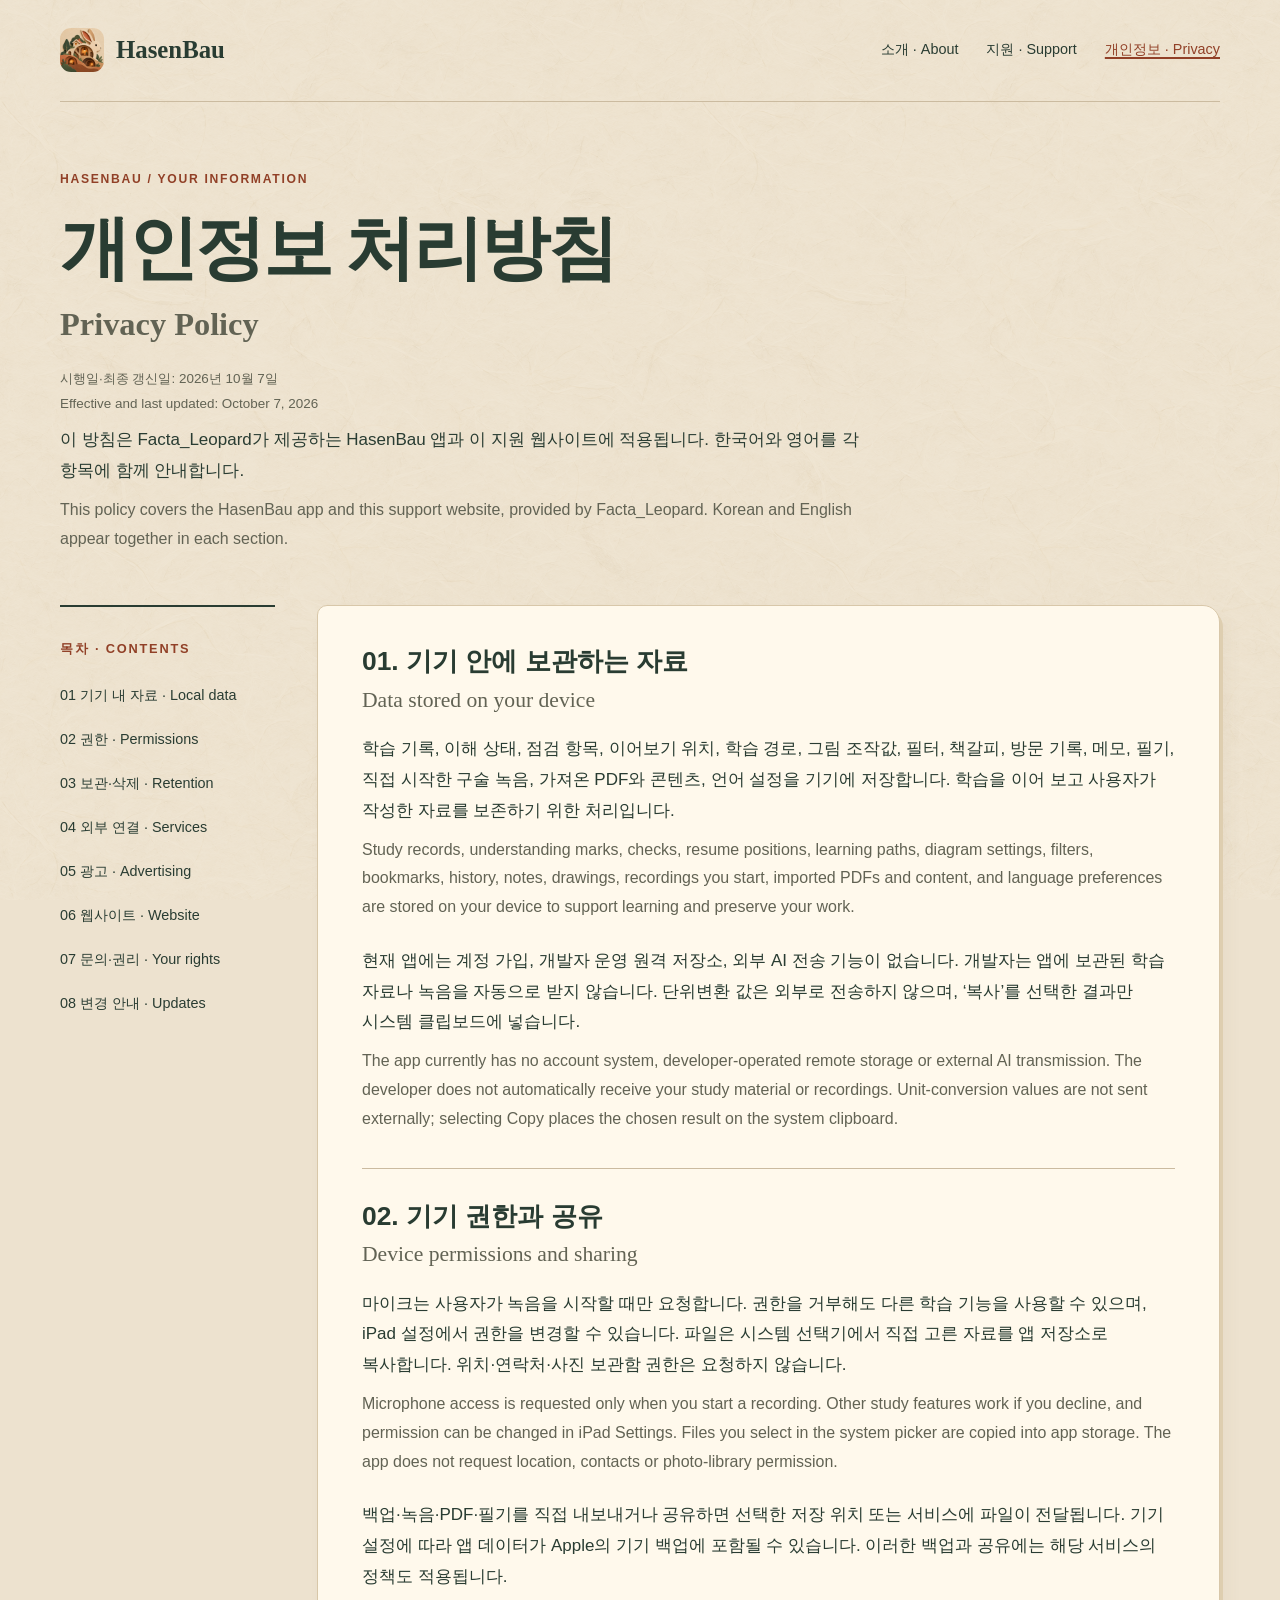
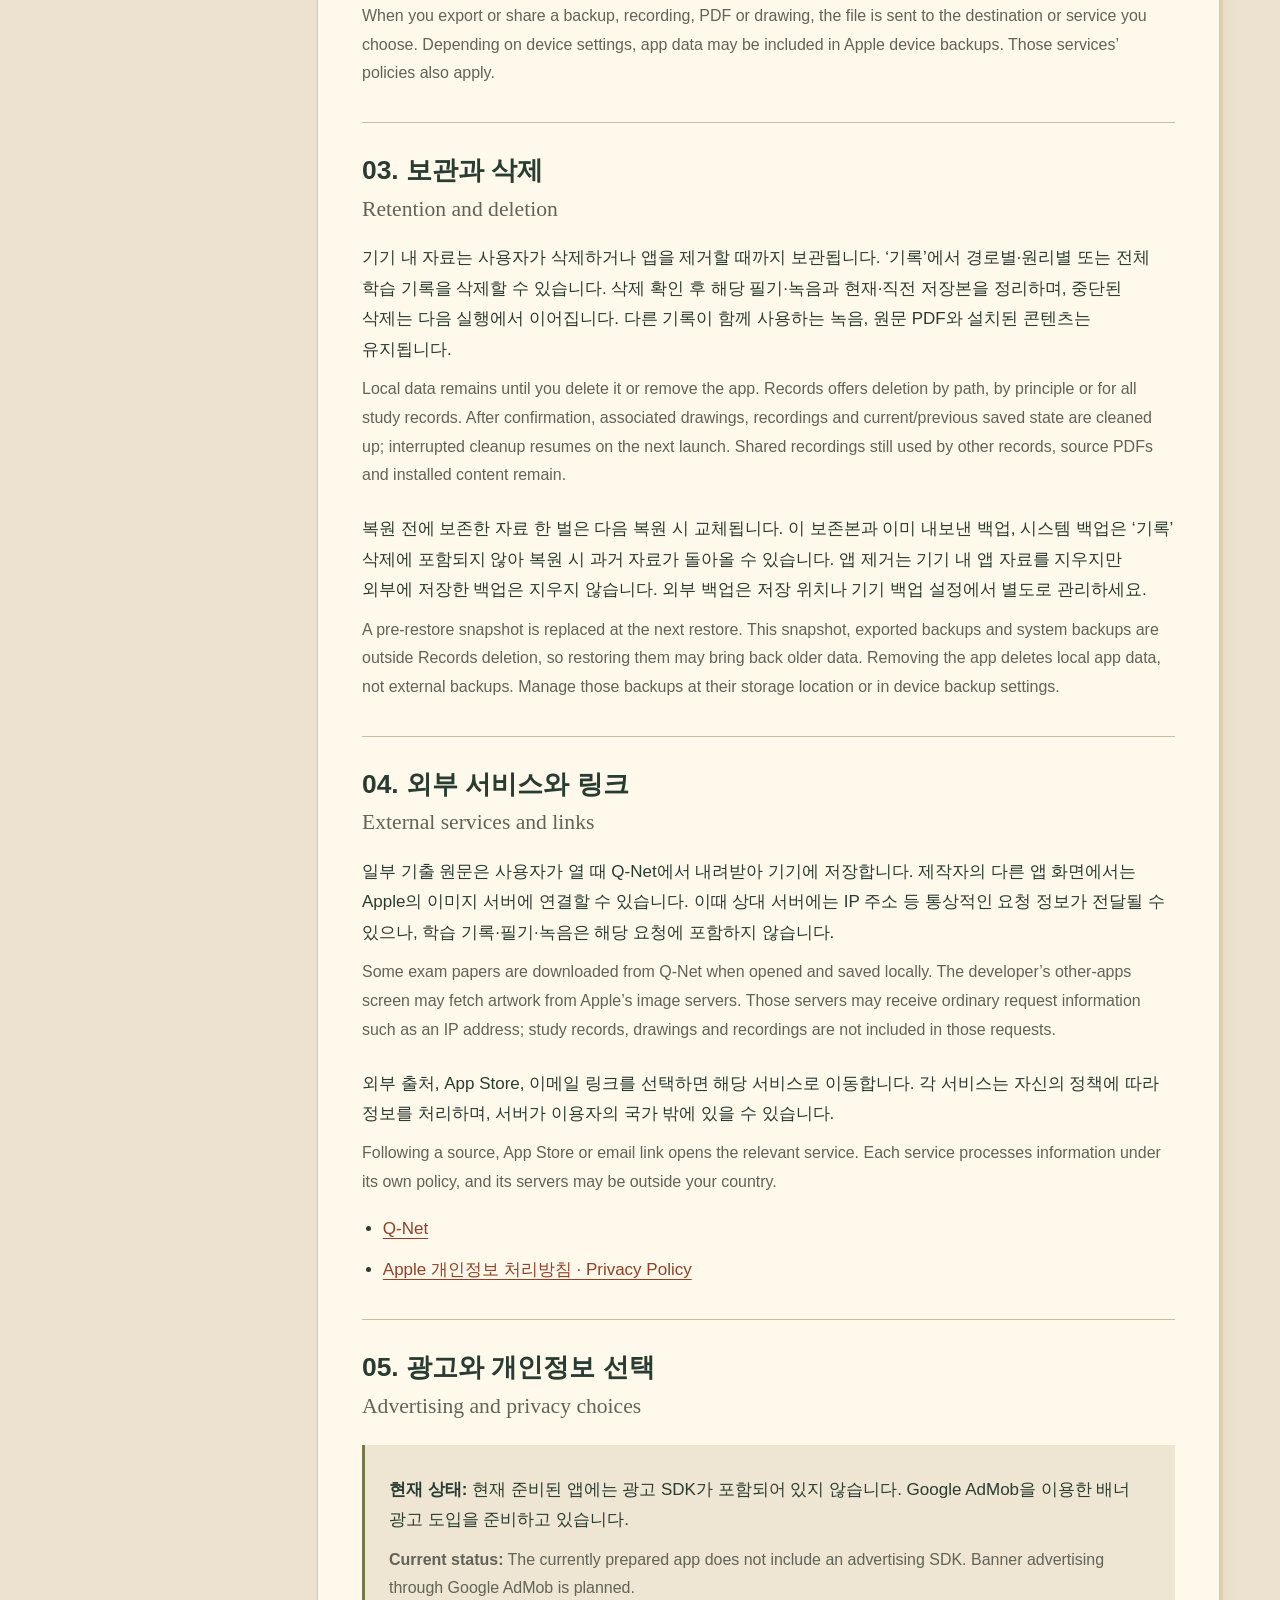
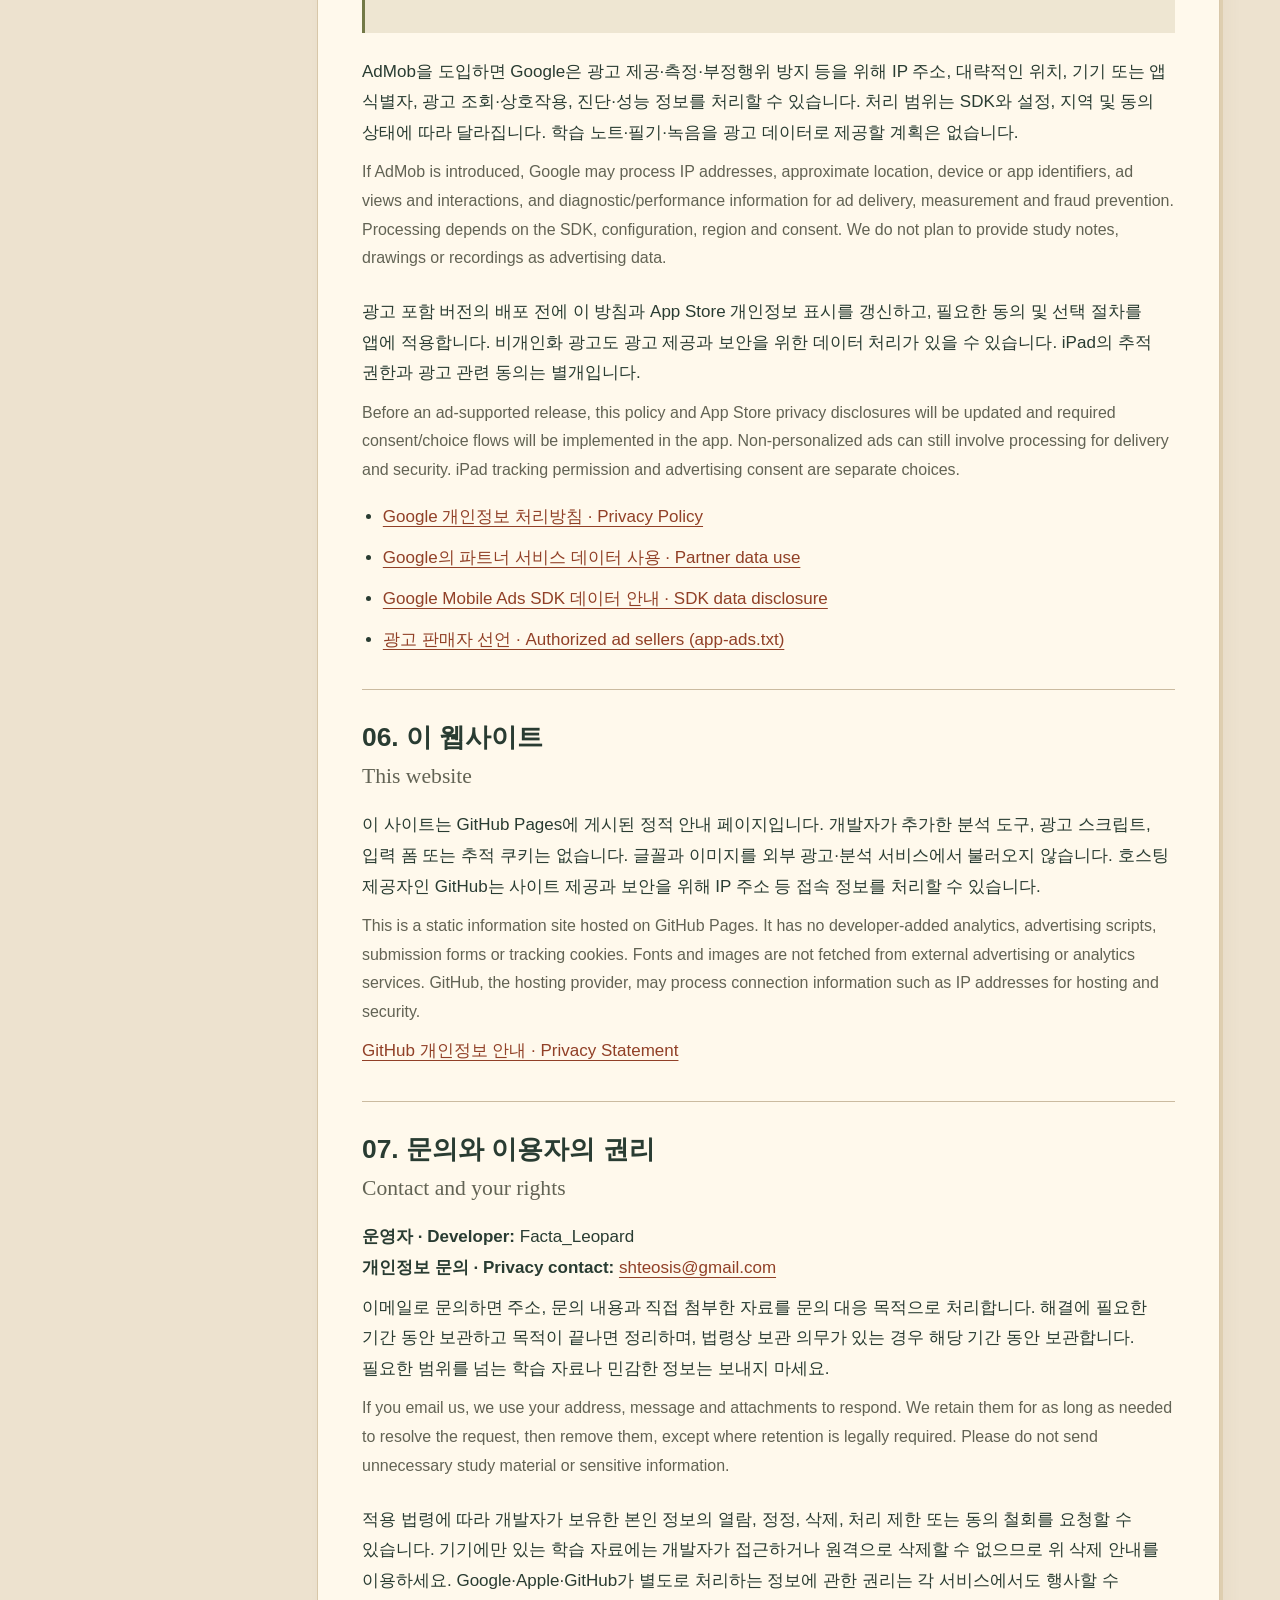
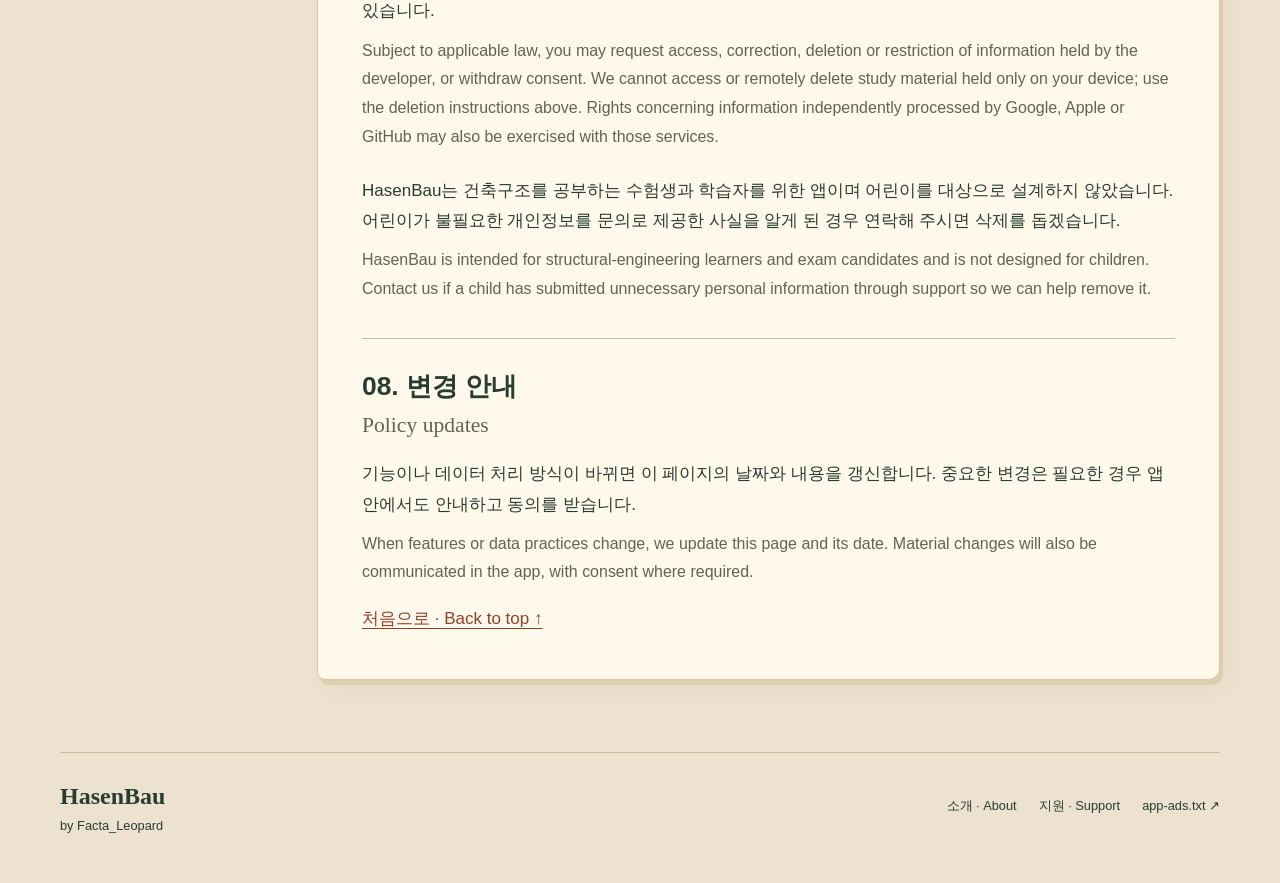
==== privacy.html @ 600ff278 "Publish bilingual HasenBau support and privacy website" ====
<!doctype html>
<html lang="ko">
<head>
  <meta charset="utf-8"><meta name="viewport" content="width=device-width, initial-scale=1"><meta name="theme-color" content="#ede2cf">
  <title>개인정보 처리방침 · Privacy Policy — HasenBau</title>
  <meta name="description" content="HasenBau의 기기 내 학습 자료, 권한, 백업, 외부 서비스와 광고에 관한 개인정보 처리방침. Korean and English privacy policy.">
  <link rel="canonical" href="https://facta-leopard.github.io/HasenBau/privacy.html"><link rel="icon" type="image/png" href="assets/icon.png"><link rel="stylesheet" href="site.css">
</head>
<body>
  <a class="skip" href="#main">본문으로 · Skip to content</a>
  <header class="site-header shell"><a class="brand" href="./"><img src="assets/icon.png" width="44" height="44" alt="">HasenBau</a><nav aria-label="주 메뉴 · Main navigation"><a href="./">소개 · About</a><a href="support.html">지원 · Support</a><a href="privacy.html" aria-current="page">개인정보 · Privacy</a></nav></header>
  <main id="main" class="shell">
    <header class="page-title"><p class="eyebrow" lang="en">HasenBau / Your information</p><h1>개인정보 처리방침<span class="en" lang="en">Privacy Policy</span></h1><p class="meta">시행일·최종 갱신일: 2026년 10월 7일<br><span lang="en">Effective and last updated: October 7, 2026</span></p><div class="pair"><p>이 방침은 Facta_Leopard가 제공하는 HasenBau 앱과 이 지원 웹사이트에 적용됩니다. 한국어와 영어를 각 항목에 함께 안내합니다.</p><p class="en" lang="en">This policy covers the HasenBau app and this support website, provided by Facta_Leopard. Korean and English appear together in each section.</p></div></header>
    <div class="document-grid">
      <aside class="toc" aria-label="목차 · Contents"><p class="eyebrow">목차 · Contents</p><a href="#local">01 기기 내 자료 · Local data</a><a href="#permissions">02 권한 · Permissions</a><a href="#deletion">03 보관·삭제 · Retention</a><a href="#services">04 외부 연결 · Services</a><a href="#advertising">05 광고 · Advertising</a><a href="#website">06 웹사이트 · Website</a><a href="#contact">07 문의·권리 · Your rights</a><a href="#updates">08 변경 안내 · Updates</a></aside>
      <article class="document paper">
        <section id="local"><h2>01. 기기 안에 보관하는 자료<span class="en" lang="en">Data stored on your device</span></h2><div class="pair"><p>학습 기록, 이해 상태, 점검 항목, 이어보기 위치, 학습 경로, 그림 조작값, 필터, 책갈피, 방문 기록, 메모, 필기, 직접 시작한 구술 녹음, 가져온 PDF와 콘텐츠, 언어 설정을 기기에 저장합니다. 학습을 이어 보고 사용자가 작성한 자료를 보존하기 위한 처리입니다.</p><p class="en" lang="en">Study records, understanding marks, checks, resume positions, learning paths, diagram settings, filters, bookmarks, history, notes, drawings, recordings you start, imported PDFs and content, and language preferences are stored on your device to support learning and preserve your work.</p></div><div class="pair"><p>현재 앱에는 계정 가입, 개발자 운영 원격 저장소, 외부 AI 전송 기능이 없습니다. 개발자는 앱에 보관된 학습 자료나 녹음을 자동으로 받지 않습니다. 단위변환 값은 외부로 전송하지 않으며, ‘복사’를 선택한 결과만 시스템 클립보드에 넣습니다.</p><p class="en" lang="en">The app currently has no account system, developer-operated remote storage or external AI transmission. The developer does not automatically receive your study material or recordings. Unit-conversion values are not sent externally; selecting Copy places the chosen result on the system clipboard.</p></div></section>
        <section id="permissions"><h2>02. 기기 권한과 공유<span class="en" lang="en">Device permissions and sharing</span></h2><div class="pair"><p>마이크는 사용자가 녹음을 시작할 때만 요청합니다. 권한을 거부해도 다른 학습 기능을 사용할 수 있으며, iPad 설정에서 권한을 변경할 수 있습니다. 파일은 시스템 선택기에서 직접 고른 자료를 앱 저장소로 복사합니다. 위치·연락처·사진 보관함 권한은 요청하지 않습니다.</p><p class="en" lang="en">Microphone access is requested only when you start a recording. Other study features work if you decline, and permission can be changed in iPad Settings. Files you select in the system picker are copied into app storage. The app does not request location, contacts or photo-library permission.</p></div><div class="pair"><p>백업·녹음·PDF·필기를 직접 내보내거나 공유하면 선택한 저장 위치 또는 서비스에 파일이 전달됩니다. 기기 설정에 따라 앱 데이터가 Apple의 기기 백업에 포함될 수 있습니다. 이러한 백업과 공유에는 해당 서비스의 정책도 적용됩니다.</p><p class="en" lang="en">When you export or share a backup, recording, PDF or drawing, the file is sent to the destination or service you choose. Depending on device settings, app data may be included in Apple device backups. Those services’ policies also apply.</p></div></section>
        <section id="deletion"><h2>03. 보관과 삭제<span class="en" lang="en">Retention and deletion</span></h2><div class="pair"><p>기기 내 자료는 사용자가 삭제하거나 앱을 제거할 때까지 보관됩니다. ‘기록’에서 경로별·원리별 또는 전체 학습 기록을 삭제할 수 있습니다. 삭제 확인 후 해당 필기·녹음과 현재·직전 저장본을 정리하며, 중단된 삭제는 다음 실행에서 이어집니다. 다른 기록이 함께 사용하는 녹음, 원문 PDF와 설치된 콘텐츠는 유지됩니다.</p><p class="en" lang="en">Local data remains until you delete it or remove the app. Records offers deletion by path, by principle or for all study records. After confirmation, associated drawings, recordings and current/previous saved state are cleaned up; interrupted cleanup resumes on the next launch. Shared recordings still used by other records, source PDFs and installed content remain.</p></div><div class="pair"><p>복원 전에 보존한 자료 한 벌은 다음 복원 시 교체됩니다. 이 보존본과 이미 내보낸 백업, 시스템 백업은 ‘기록’ 삭제에 포함되지 않아 복원 시 과거 자료가 돌아올 수 있습니다. 앱 제거는 기기 내 앱 자료를 지우지만 외부에 저장한 백업은 지우지 않습니다. 외부 백업은 저장 위치나 기기 백업 설정에서 별도로 관리하세요.</p><p class="en" lang="en">A pre-restore snapshot is replaced at the next restore. This snapshot, exported backups and system backups are outside Records deletion, so restoring them may bring back older data. Removing the app deletes local app data, not external backups. Manage those backups at their storage location or in device backup settings.</p></div></section>
        <section id="services"><h2>04. 외부 서비스와 링크<span class="en" lang="en">External services and links</span></h2><div class="pair"><p>일부 기출 원문은 사용자가 열 때 Q-Net에서 내려받아 기기에 저장합니다. 제작자의 다른 앱 화면에서는 Apple의 이미지 서버에 연결할 수 있습니다. 이때 상대 서버에는 IP 주소 등 통상적인 요청 정보가 전달될 수 있으나, 학습 기록·필기·녹음은 해당 요청에 포함하지 않습니다.</p><p class="en" lang="en">Some exam papers are downloaded from Q-Net when opened and saved locally. The developer’s other-apps screen may fetch artwork from Apple’s image servers. Those servers may receive ordinary request information such as an IP address; study records, drawings and recordings are not included in those requests.</p></div><div class="pair"><p>외부 출처, App Store, 이메일 링크를 선택하면 해당 서비스로 이동합니다. 각 서비스는 자신의 정책에 따라 정보를 처리하며, 서버가 이용자의 국가 밖에 있을 수 있습니다.</p><p class="en" lang="en">Following a source, App Store or email link opens the relevant service. Each service processes information under its own policy, and its servers may be outside your country.</p></div><ul><li><a href="https://www.q-net.or.kr/man004.do?id=manSubMain&amp;gSite=Q&amp;gId=">Q-Net</a></li><li><a href="https://www.apple.com/legal/privacy/">Apple 개인정보 처리방침 · Privacy Policy</a></li></ul></section>
        <section id="advertising"><h2>05. 광고와 개인정보 선택<span class="en" lang="en">Advertising and privacy choices</span></h2><div class="note pair"><p><strong>현재 상태:</strong> 현재 준비된 앱에는 광고 SDK가 포함되어 있지 않습니다. Google AdMob을 이용한 배너 광고 도입을 준비하고 있습니다.</p><p class="en" lang="en"><strong>Current status:</strong> The currently prepared app does not include an advertising SDK. Banner advertising through Google AdMob is planned.</p></div><div class="pair"><p>AdMob을 도입하면 Google은 광고 제공·측정·부정행위 방지 등을 위해 IP 주소, 대략적인 위치, 기기 또는 앱 식별자, 광고 조회·상호작용, 진단·성능 정보를 처리할 수 있습니다. 처리 범위는 SDK와 설정, 지역 및 동의 상태에 따라 달라집니다. 학습 노트·필기·녹음을 광고 데이터로 제공할 계획은 없습니다.</p><p class="en" lang="en">If AdMob is introduced, Google may process IP addresses, approximate location, device or app identifiers, ad views and interactions, and diagnostic/performance information for ad delivery, measurement and fraud prevention. Processing depends on the SDK, configuration, region and consent. We do not plan to provide study notes, drawings or recordings as advertising data.</p></div><div class="pair"><p>광고 포함 버전의 배포 전에 이 방침과 App Store 개인정보 표시를 갱신하고, 필요한 동의 및 선택 절차를 앱에 적용합니다. 비개인화 광고도 광고 제공과 보안을 위한 데이터 처리가 있을 수 있습니다. iPad의 추적 권한과 광고 관련 동의는 별개입니다.</p><p class="en" lang="en">Before an ad-supported release, this policy and App Store privacy disclosures will be updated and required consent/choice flows will be implemented in the app. Non-personalized ads can still involve processing for delivery and security. iPad tracking permission and advertising consent are separate choices.</p></div><ul><li><a href="https://policies.google.com/privacy">Google 개인정보 처리방침 · Privacy Policy</a></li><li><a href="https://policies.google.com/technologies/partner-sites">Google의 파트너 서비스 데이터 사용 · Partner data use</a></li><li><a href="https://developers.google.com/admob/ios/privacy/data-disclosure">Google Mobile Ads SDK 데이터 안내 · SDK data disclosure</a></li><li><a href="https://facta-leopard.github.io/app-ads.txt">광고 판매자 선언 · Authorized ad sellers (app-ads.txt)</a></li></ul></section>
        <section id="website"><h2>06. 이 웹사이트<span class="en" lang="en">This website</span></h2><div class="pair"><p>이 사이트는 GitHub Pages에 게시된 정적 안내 페이지입니다. 개발자가 추가한 분석 도구, 광고 스크립트, 입력 폼 또는 추적 쿠키는 없습니다. 글꼴과 이미지를 외부 광고·분석 서비스에서 불러오지 않습니다. 호스팅 제공자인 GitHub는 사이트 제공과 보안을 위해 IP 주소 등 접속 정보를 처리할 수 있습니다.</p><p class="en" lang="en">This is a static information site hosted on GitHub Pages. It has no developer-added analytics, advertising scripts, submission forms or tracking cookies. Fonts and images are not fetched from external advertising or analytics services. GitHub, the hosting provider, may process connection information such as IP addresses for hosting and security.</p></div><p><a href="https://docs.github.com/en/site-policy/privacy-policies/github-general-privacy-statement">GitHub 개인정보 안내 · Privacy Statement</a></p></section>
        <section id="contact"><h2>07. 문의와 이용자의 권리<span class="en" lang="en">Contact and your rights</span></h2><p><strong>운영자 · Developer:</strong> Facta_Leopard<br><strong>개인정보 문의 · Privacy contact:</strong> <a href="mailto:shteosis@gmail.com?subject=HasenBau%20Privacy">shteosis@gmail.com</a></p><div class="pair"><p>이메일로 문의하면 주소, 문의 내용과 직접 첨부한 자료를 문의 대응 목적으로 처리합니다. 해결에 필요한 기간 동안 보관하고 목적이 끝나면 정리하며, 법령상 보관 의무가 있는 경우 해당 기간 동안 보관합니다. 필요한 범위를 넘는 학습 자료나 민감한 정보는 보내지 마세요.</p><p class="en" lang="en">If you email us, we use your address, message and attachments to respond. We retain them for as long as needed to resolve the request, then remove them, except where retention is legally required. Please do not send unnecessary study material or sensitive information.</p></div><div class="pair"><p>적용 법령에 따라 개발자가 보유한 본인 정보의 열람, 정정, 삭제, 처리 제한 또는 동의 철회를 요청할 수 있습니다. 기기에만 있는 학습 자료에는 개발자가 접근하거나 원격으로 삭제할 수 없으므로 위 삭제 안내를 이용하세요. Google·Apple·GitHub가 별도로 처리하는 정보에 관한 권리는 각 서비스에서도 행사할 수 있습니다.</p><p class="en" lang="en">Subject to applicable law, you may request access, correction, deletion or restriction of information held by the developer, or withdraw consent. We cannot access or remotely delete study material held only on your device; use the deletion instructions above. Rights concerning information independently processed by Google, Apple or GitHub may also be exercised with those services.</p></div><div class="pair"><p>HasenBau는 건축구조를 공부하는 수험생과 학습자를 위한 앱이며 어린이를 대상으로 설계하지 않았습니다. 어린이가 불필요한 개인정보를 문의로 제공한 사실을 알게 된 경우 연락해 주시면 삭제를 돕겠습니다.</p><p class="en" lang="en">HasenBau is intended for structural-engineering learners and exam candidates and is not designed for children. Contact us if a child has submitted unnecessary personal information through support so we can help remove it.</p></div></section>
        <section id="updates"><h2>08. 변경 안내<span class="en" lang="en">Policy updates</span></h2><div class="pair"><p>기능이나 데이터 처리 방식이 바뀌면 이 페이지의 날짜와 내용을 갱신합니다. 중요한 변경은 필요한 경우 앱 안에서도 안내하고 동의를 받습니다.</p><p class="en" lang="en">When features or data practices change, we update this page and its date. Material changes will also be communicated in the app, with consent where required.</p></div><a class="plain-link" href="#main">처음으로 · Back to top ↑</a></section>
      </article>
    </div>
  </main>
  <footer class="site-footer shell"><div><div class="wordmark" lang="en">HasenBau</div><span lang="en">by Facta_Leopard</span></div><nav aria-label="하단 메뉴 · Footer"><a href="./">소개 · About</a><a href="support.html">지원 · Support</a><a href="https://facta-leopard.github.io/app-ads.txt" lang="en">app-ads.txt ↗</a></nav></footer>
</body>
</html>
---- site.css ----
:root {
  color-scheme: light;
  --desk: #ede2cf;
  --paper: #fff9ec;
  --ink: #293c32;
  --muted: #626354;
  --clay: #914027;
  --rule: #cbbba0;
  --serif: "Iowan Old Style", "Palatino Linotype", "AppleMyungjo", "Batang", Georgia, serif;
  --body: "Apple SD Gothic Neo", "Malgun Gothic", "Noto Sans CJK KR", sans-serif;
}
* { box-sizing: border-box; }
html { scroll-behavior: smooth; scroll-padding-top: 2rem; }
body { margin: 0; color: var(--ink); background: var(--desk); font-family: var(--body); font-size: 17px; line-height: 1.8; word-break: keep-all; overflow-wrap: anywhere; }
body::before { content: ""; position: fixed; inset: 0; z-index: -1; background: url("assets/hanji.png") center / 700px; opacity: .25; pointer-events: none; }
a { color: var(--clay); text-underline-offset: .22em; text-decoration-thickness: 1px; }
a:hover { text-decoration-thickness: 2px; }
a:focus-visible, summary:focus-visible { outline: 3px solid var(--clay); outline-offset: 5px; border-radius: 3px; }
img { max-width: 100%; height: auto; display: block; }
p { margin: .6rem 0; }
h1, h2, h3 { line-height: 1.35; text-wrap: balance; }
h1 { font-family: var(--serif); font-size: clamp(2.3rem, 5.5vw, 4.4rem); font-weight: 600; margin: .5rem 0 1.3rem; letter-spacing: -.035em; }
h2 { font-size: clamp(1.3rem, 2.2vw, 1.65rem); margin: 0 0 1.2rem; }
h3 { font-size: 1.12rem; margin: 1.7rem 0 .5rem; }
li + li { margin-top: .65rem; }
ul { padding-left: 1.3rem; }
.en { color: var(--muted); font-size: .94em; word-break: normal; }
.pair + .pair { margin-top: 1.5rem; }
.pair > .en { margin-top: .25rem; }
.shell { width: min(1160px, calc(100% - 80px)); margin-inline: auto; }
.skip { position: absolute; top: -100px; left: 1rem; padding: .8rem 1.2rem; background: var(--paper); z-index: 10; }
.skip:focus { top: 1rem; }
.site-header { padding-block: 28px; display: flex; align-items: center; justify-content: space-between; gap: 24px; border-bottom: 1px solid var(--rule); }
.brand { display: inline-flex; align-items: center; gap: 12px; font-family: var(--serif); font-size: 1.55rem; font-weight: 700; color: var(--ink); text-decoration: none; }
.brand img { width: 44px; height: 44px; border-radius: 11px; }
nav { display: flex; align-items: center; flex-wrap: wrap; gap: 8px 28px; }
nav a { display: inline-flex; align-items: center; min-height: 44px; color: var(--ink); text-decoration: none; font-size: .9rem; }
nav a[aria-current="page"] { color: var(--clay); text-decoration: underline; text-decoration-thickness: 2px; }
.eyebrow { font-size: .76rem; letter-spacing: .14em; text-transform: uppercase; color: var(--clay); font-weight: 700; }
.hero { display: grid; grid-template-columns: 1.2fr 1fr; gap: 64px; align-items: center; padding-block: 72px 88px; }
.hero h1 { font-size: clamp(3.7rem, 8vw, 6.8rem); line-height: 1.08; margin-bottom: 1.6rem; }
.subtitle { font-size: clamp(1.5rem, 2.6vw, 2rem); line-height: 1.55; font-weight: 600; margin: 0; }
.intro { max-width: 34rem; margin-top: 1.7rem; }
.art { position: relative; padding: 14px; background: var(--paper); border: 1px solid #d8c7a9; border-radius: 36px 36px 100px 36px; box-shadow: 6px 10px 0 #dfcfb3, 12px 20px 0 #d5c2a1, 18px 28px 30px #69513924; transform: rotate(2deg); }
.art img { width: 100%; border-radius: 25px 25px 88px 25px; }
.art figcaption { text-align: center; font-size: .74rem; letter-spacing: .08em; margin: 12px 0 1px; color: var(--muted); }
figure { margin: 0; }
.actions { display: flex; flex-wrap: wrap; gap: 12px; margin-top: 26px; }
.button { display: inline-flex; align-items: center; justify-content: center; gap: 10px; padding: 12px 22px; min-height: 48px; border: 1px solid var(--ink); border-radius: 7px 10px 8px 6px; background: var(--ink); color: var(--paper); text-decoration: none; font-weight: 600; box-shadow: 2px 3px 0 #293c3222; }
.button.secondary { background: var(--paper); color: var(--ink); border-color: var(--rule); }
.button:hover { transform: translateY(-2px); text-decoration: none; box-shadow: 3px 5px 0 #293c3222; }
.section-rule { padding-top: 25px; border-top: 1px solid var(--rule); margin-bottom: 24px; display: flex; align-items: baseline; gap: 22px; }
.section-rule h2 { margin: 0; }
.section-rule span { font: italic 1rem var(--serif); color: var(--muted); }
.features { display: grid; grid-template-columns: repeat(3, 1fr); gap: 36px; margin: 35px 0 76px; }
.features .number { display: block; font: italic 1.6rem var(--serif); color: var(--clay); margin-bottom: 18px; }
.features h3 { margin: 0 0 12px; }
.paper { background: var(--paper); border: 1px solid #d8c7a9; box-shadow: 3px 5px 0 #deceb0, 7px 10px 18px #6951390c; border-radius: 10px 17px 12px 8px; }
.help-strip { padding: 34px 40px; display: flex; justify-content: space-between; align-items: center; gap: 32px; margin-bottom: 72px; }
.help-strip h2 { margin-bottom: 8px; }
.page-title { padding: 58px 0 42px; max-width: 820px; }
.page-title h1 .en { display: block; font-size: .46em; letter-spacing: 0; margin-top: .45rem; }
.meta { font-size: .84rem; color: var(--muted); }
.document-grid { display: grid; grid-template-columns: 215px minmax(0, 1fr); gap: 42px; align-items: start; margin-bottom: 72px; }
.toc { position: sticky; top: 28px; border-top: 2px solid var(--ink); padding-top: 20px; }
.toc p { font-size: .8rem; margin-bottom: 14px; }
.toc a { display: block; padding: 9px 0; min-height: 44px; font-size: .9rem; text-decoration: none; color: var(--ink); }
.toc a:hover { color: var(--clay); text-decoration: underline; }
.document { padding: 38px 44px; min-width: 0; }
.document section + section { border-top: 1px solid var(--rule); padding-top: 30px; margin-top: 34px; }
.document h2 .en { display: block; font-family: var(--serif); font-weight: 400; font-size: .82em; margin-top: 6px; }
.note { padding: 20px 24px; background: #eee6d2; border-left: 3px solid #737947; margin: 24px 0; }
.contact { font-size: clamp(1.15rem, 3vw, 1.8rem); font-family: var(--serif); font-weight: 600; }
.support-grid { display: grid; grid-template-columns: .9fr 1.2fr; gap: 36px; margin-bottom: 72px; align-items: start; }
.support-grid > article { padding: 32px; }
.support-grid details { border-top: 1px solid var(--rule); }
summary { cursor: pointer; padding: 20px 4px; font-weight: 600; min-height: 44px; }
summary .en { display: block; padding-left: 19px; font-weight: 400; font-size: .88em; }
details .answer { padding: 0 4px 20px; }
.plain-link { display: inline-block; min-height: 44px; padding-block: 7px; }
.site-footer { border-top: 1px solid var(--rule); display: flex; justify-content: space-between; align-items: start; gap: 30px; padding-block: 30px 46px; font-size: .8rem; }
.site-footer .wordmark { font: 600 1.5rem var(--serif); margin-bottom: 4px; }
.site-footer nav { gap: 5px 22px; }
.site-footer nav a { font-size: .8rem; }
@media (max-width: 900px) {
  .shell { width: calc(100% - 48px); }
  .hero { gap: 36px; padding-block: 52px 66px; }
  .document-grid { grid-template-columns: 1fr; gap: 24px; }
  .toc { position: static; display: flex; flex-wrap: wrap; gap: 0 20px; }
  .toc p { width: 100%; margin: 0 0 8px; }
  .support-grid { grid-template-columns: 1fr; }
}
@media (max-width: 620px) {
  .shell { width: calc(100% - 36px); }
  .site-header { flex-direction: column; align-items: flex-start; gap: 12px; padding-block: 20px 12px; }
  nav { gap: 4px 24px; }
  .hero { grid-template-columns: 1fr; gap: 42px; padding-top: 36px; }
  .hero h1 { font-size: clamp(3.3rem, 16vw, 5rem); }
  .art { width: min(340px, 90%); margin: 0 auto 10px; }
  .features { grid-template-columns: 1fr; gap: 28px; margin-bottom: 48px; }
  .features article { border-bottom: 1px solid var(--rule); padding-bottom: 24px; }
  .features .number { float: left; width: 45px; margin-bottom: 0; }
  .features h3 { padding-top: 4px; }
  .help-strip { display: block; padding: 24px; margin-bottom: 48px; }
  .help-strip .button { margin-top: 18px; }
  .page-title { padding-block: 36px 28px; }
  .document, .support-grid > article { padding: 24px 20px; }
  .document-grid, .support-grid { margin-bottom: 48px; }
  .site-footer { flex-direction: column; gap: 12px; }
  .section-rule { display: block; }
  .section-rule span { display: block; margin-top: 8px; }
}
@media (prefers-reduced-motion: reduce) { html { scroll-behavior: auto; } .button:hover { transform: none; } }
@media print {
  body { background: white; color: black; font-size: 11pt; }
  body::before, .site-header, .toc, .skip, .site-footer { display: none; }
  .shell { width: 100%; }
  .document-grid, .support-grid { display: block; }
  .paper { box-shadow: none; border: 0; background: white; }
  .document { padding: 0; }
  details::details-content { content-visibility: visible; }
  a { color: black; }
}
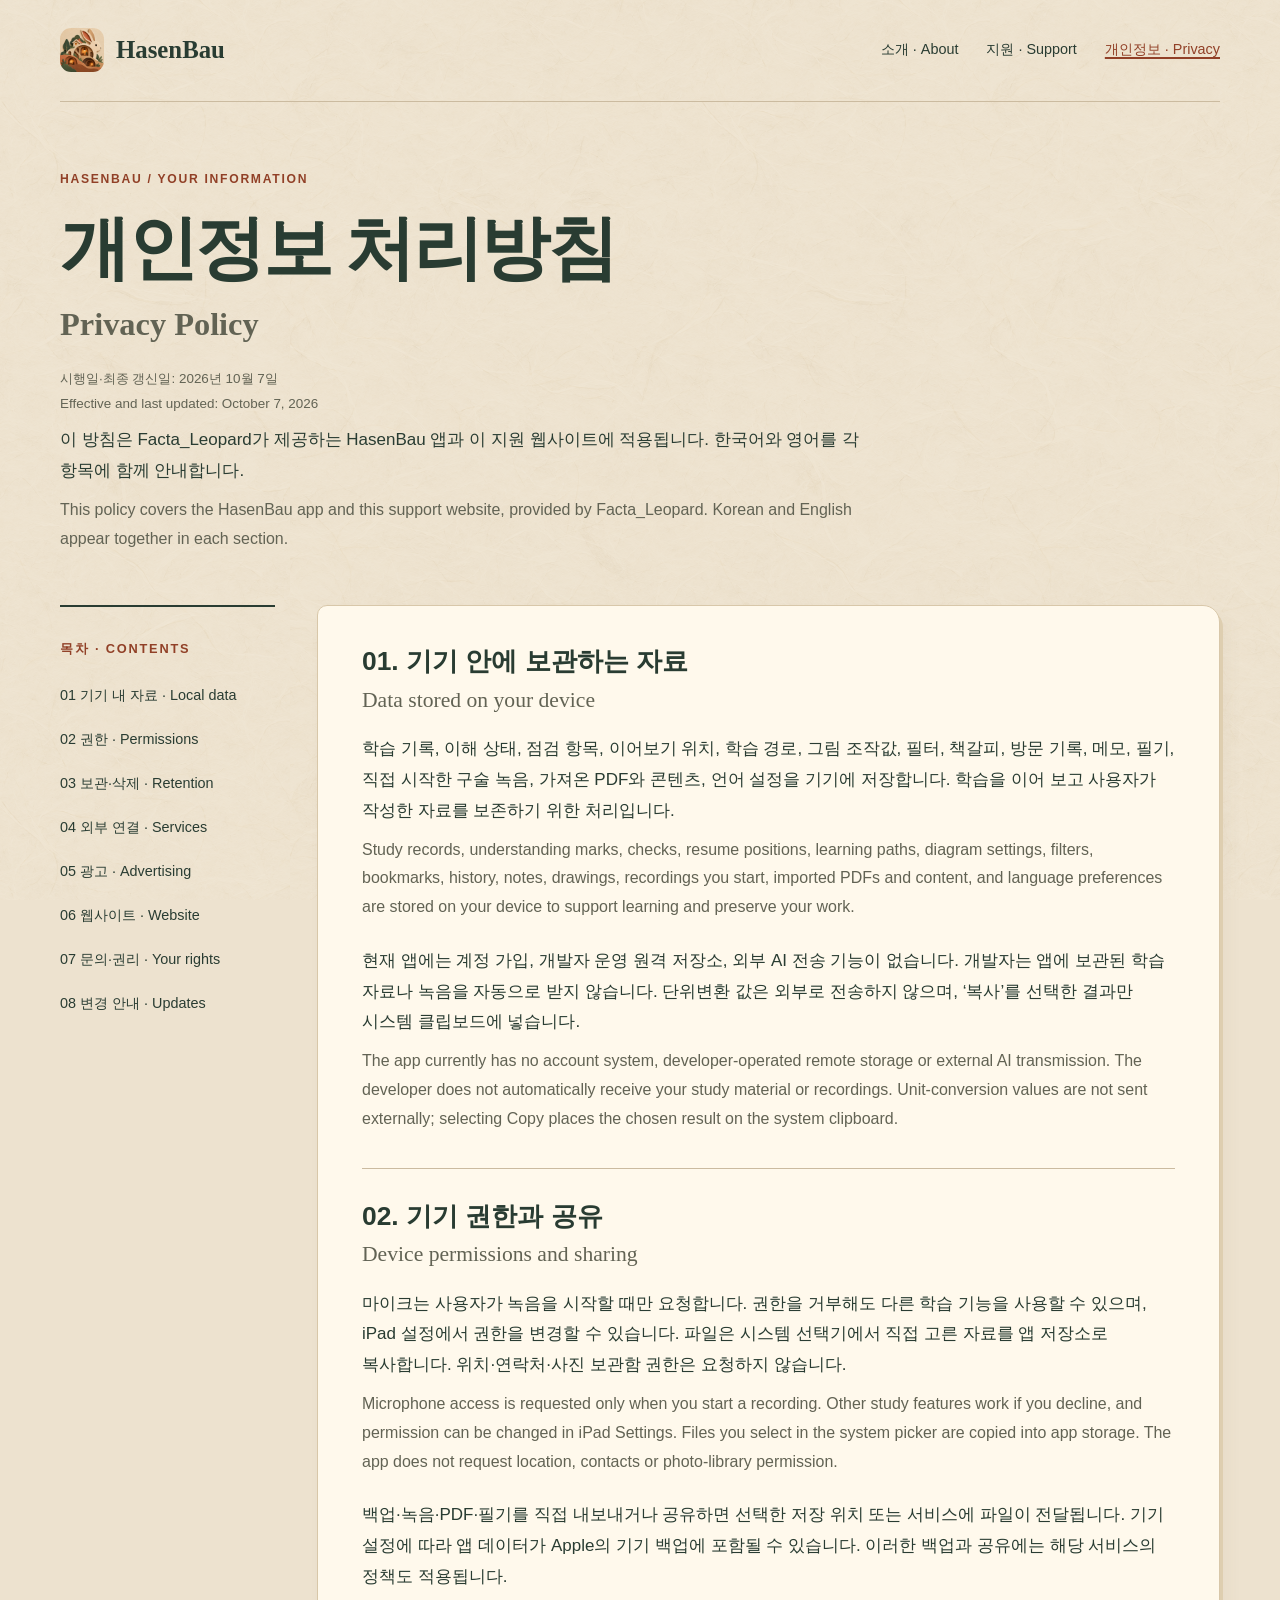
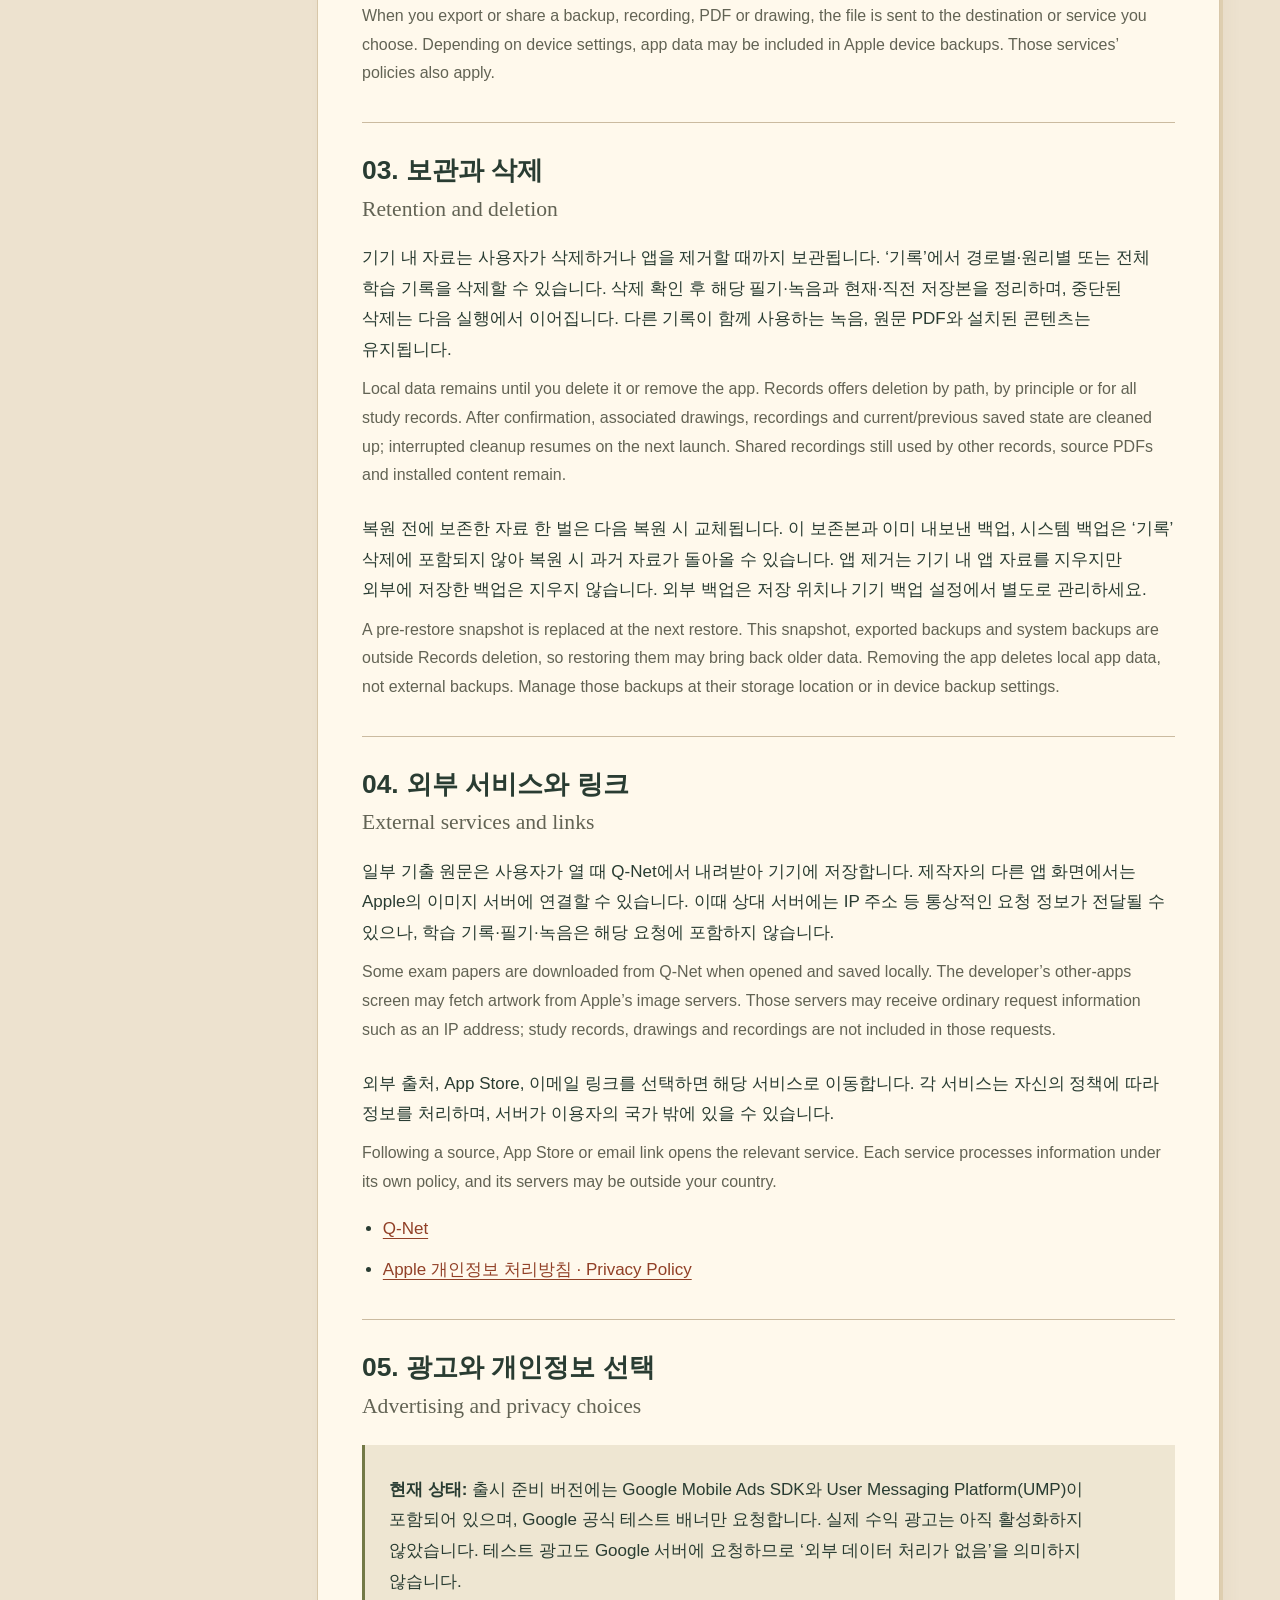
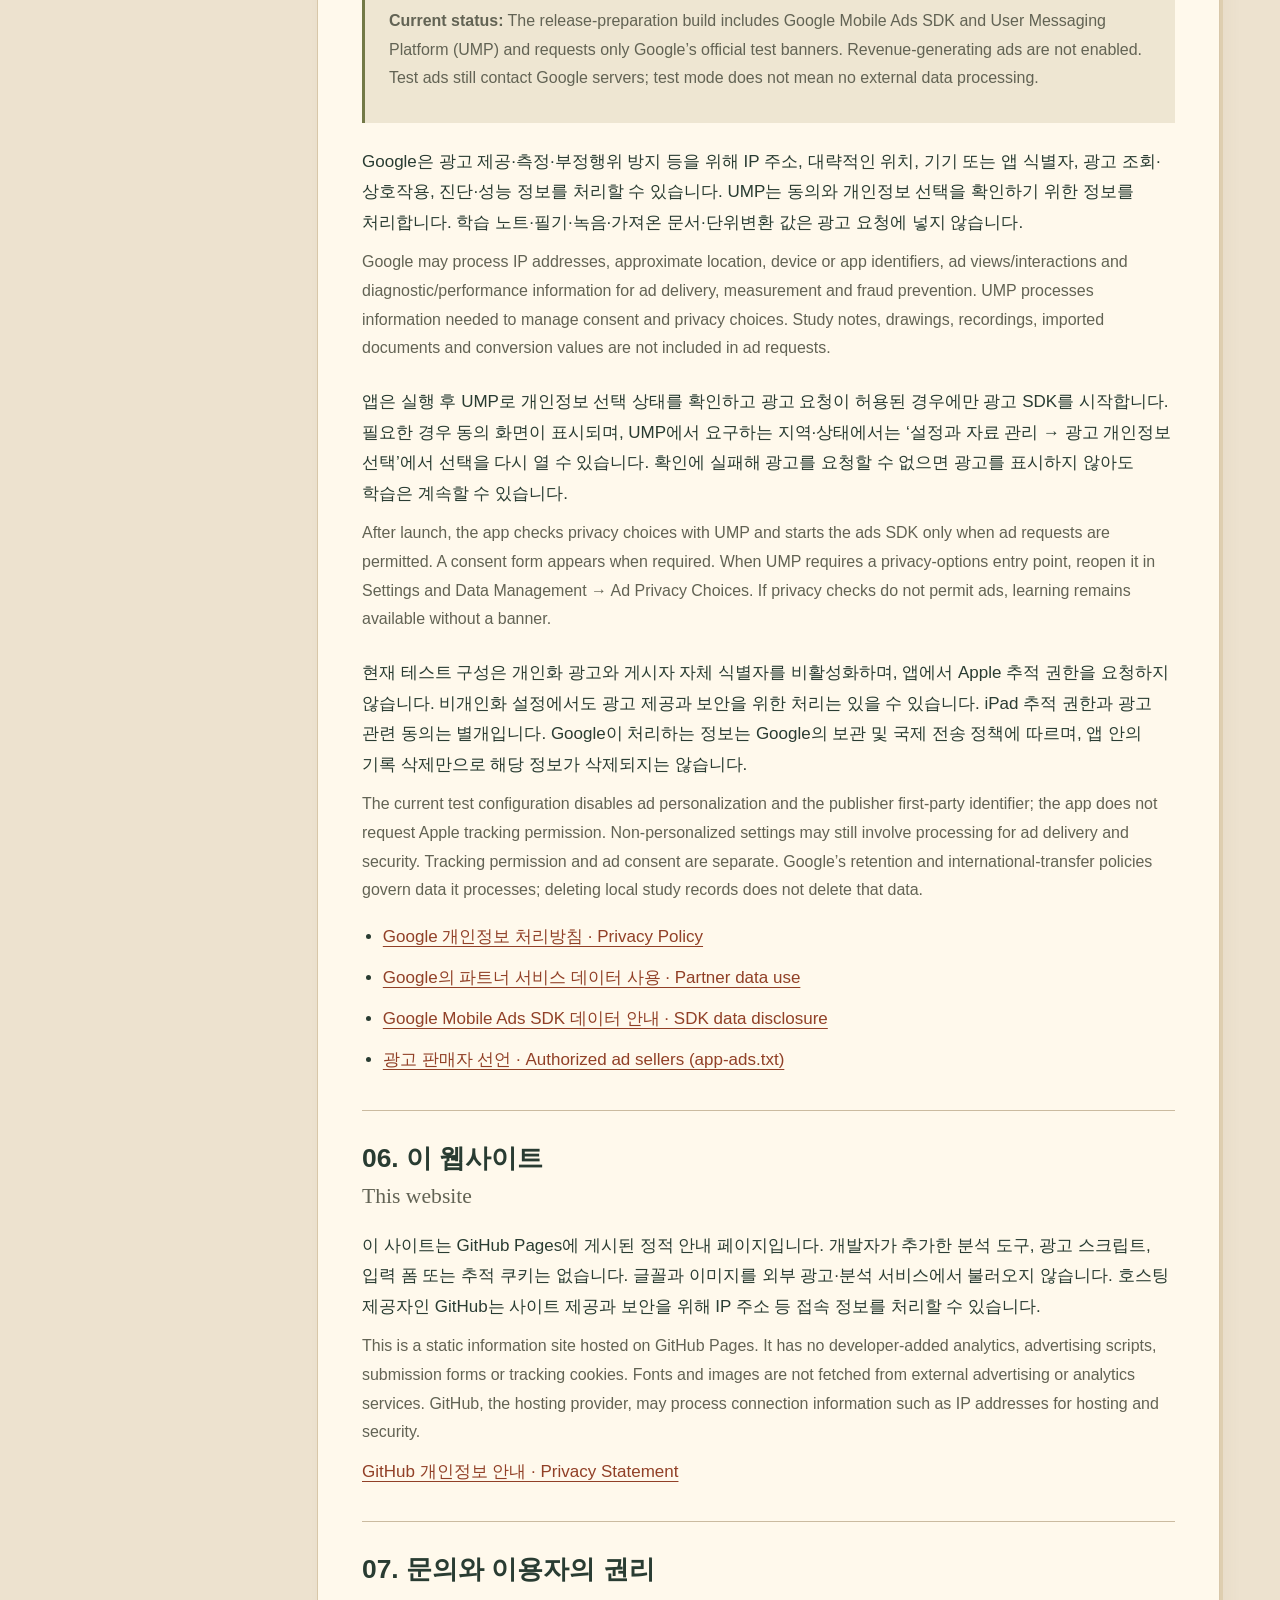
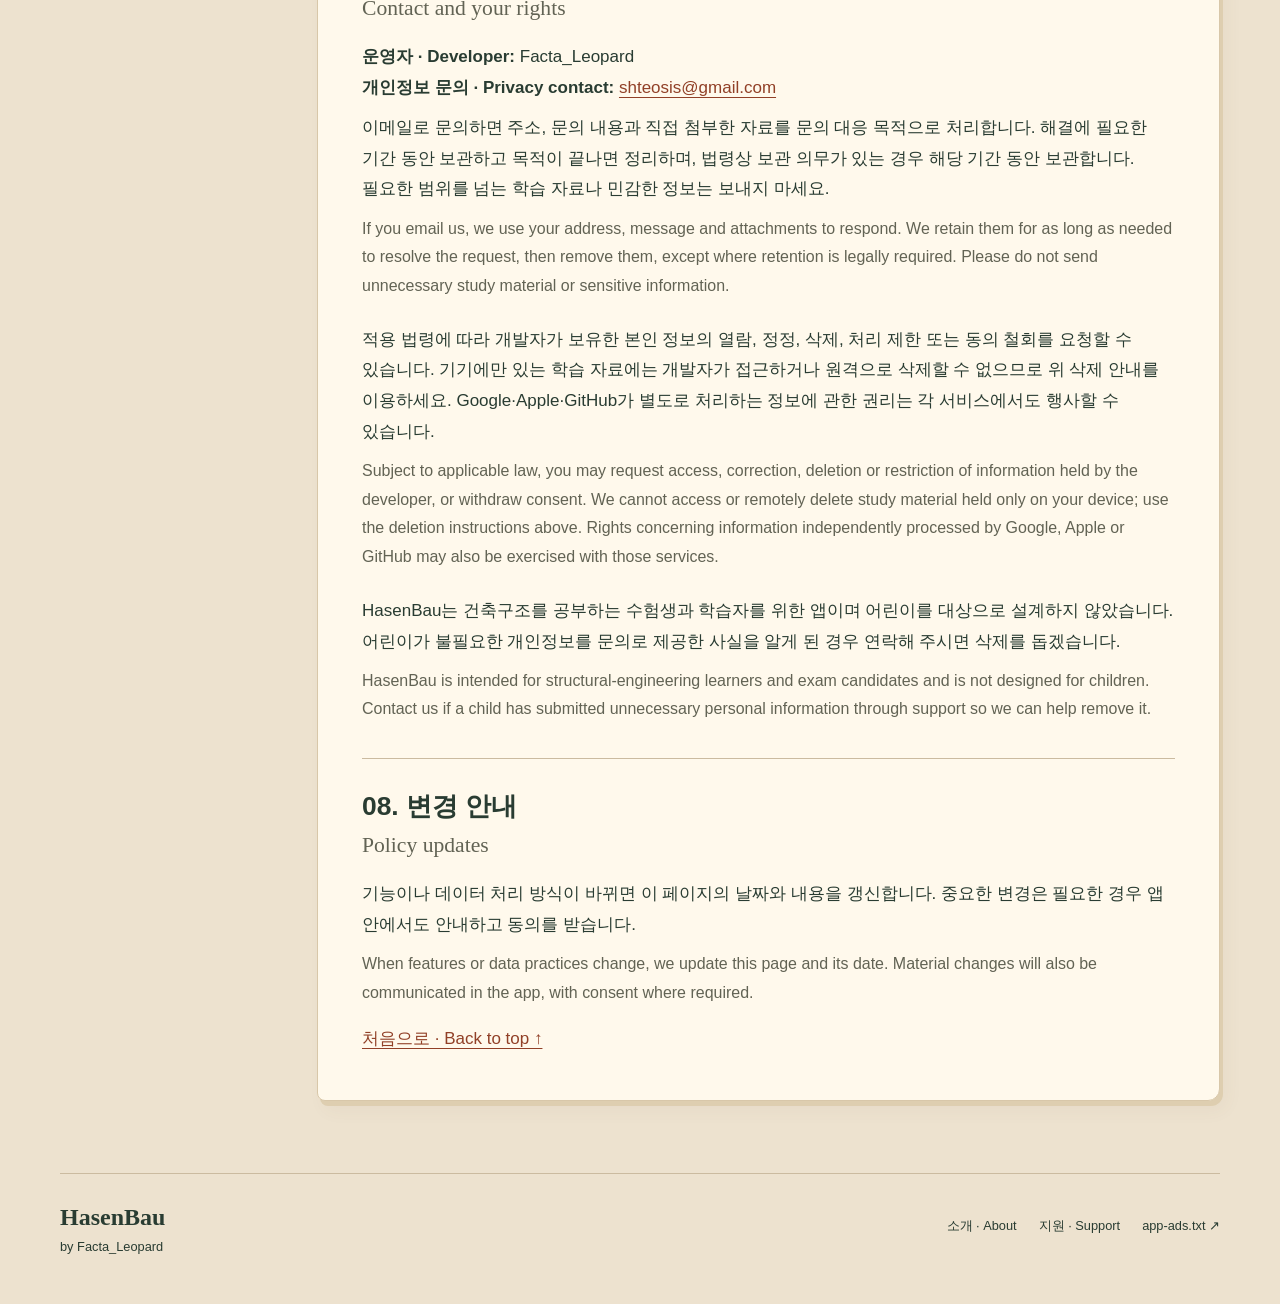
==== commit 4b57b020: "Describe consent-gated AdMob test integration" ====
--- a/privacy.html
+++ b/privacy.html
@@ -18,7 +18,13 @@
         <section id="permissions"><h2>02. 기기 권한과 공유<span class="en" lang="en">Device permissions and sharing</span></h2><div class="pair"><p>마이크는 사용자가 녹음을 시작할 때만 요청합니다. 권한을 거부해도 다른 학습 기능을 사용할 수 있으며, iPad 설정에서 권한을 변경할 수 있습니다. 파일은 시스템 선택기에서 직접 고른 자료를 앱 저장소로 복사합니다. 위치·연락처·사진 보관함 권한은 요청하지 않습니다.</p><p class="en" lang="en">Microphone access is requested only when you start a recording. Other study features work if you decline, and permission can be changed in iPad Settings. Files you select in the system picker are copied into app storage. The app does not request location, contacts or photo-library permission.</p></div><div class="pair"><p>백업·녹음·PDF·필기를 직접 내보내거나 공유하면 선택한 저장 위치 또는 서비스에 파일이 전달됩니다. 기기 설정에 따라 앱 데이터가 Apple의 기기 백업에 포함될 수 있습니다. 이러한 백업과 공유에는 해당 서비스의 정책도 적용됩니다.</p><p class="en" lang="en">When you export or share a backup, recording, PDF or drawing, the file is sent to the destination or service you choose. Depending on device settings, app data may be included in Apple device backups. Those services’ policies also apply.</p></div></section>
         <section id="deletion"><h2>03. 보관과 삭제<span class="en" lang="en">Retention and deletion</span></h2><div class="pair"><p>기기 내 자료는 사용자가 삭제하거나 앱을 제거할 때까지 보관됩니다. ‘기록’에서 경로별·원리별 또는 전체 학습 기록을 삭제할 수 있습니다. 삭제 확인 후 해당 필기·녹음과 현재·직전 저장본을 정리하며, 중단된 삭제는 다음 실행에서 이어집니다. 다른 기록이 함께 사용하는 녹음, 원문 PDF와 설치된 콘텐츠는 유지됩니다.</p><p class="en" lang="en">Local data remains until you delete it or remove the app. Records offers deletion by path, by principle or for all study records. After confirmation, associated drawings, recordings and current/previous saved state are cleaned up; interrupted cleanup resumes on the next launch. Shared recordings still used by other records, source PDFs and installed content remain.</p></div><div class="pair"><p>복원 전에 보존한 자료 한 벌은 다음 복원 시 교체됩니다. 이 보존본과 이미 내보낸 백업, 시스템 백업은 ‘기록’ 삭제에 포함되지 않아 복원 시 과거 자료가 돌아올 수 있습니다. 앱 제거는 기기 내 앱 자료를 지우지만 외부에 저장한 백업은 지우지 않습니다. 외부 백업은 저장 위치나 기기 백업 설정에서 별도로 관리하세요.</p><p class="en" lang="en">A pre-restore snapshot is replaced at the next restore. This snapshot, exported backups and system backups are outside Records deletion, so restoring them may bring back older data. Removing the app deletes local app data, not external backups. Manage those backups at their storage location or in device backup settings.</p></div></section>
         <section id="services"><h2>04. 외부 서비스와 링크<span class="en" lang="en">External services and links</span></h2><div class="pair"><p>일부 기출 원문은 사용자가 열 때 Q-Net에서 내려받아 기기에 저장합니다. 제작자의 다른 앱 화면에서는 Apple의 이미지 서버에 연결할 수 있습니다. 이때 상대 서버에는 IP 주소 등 통상적인 요청 정보가 전달될 수 있으나, 학습 기록·필기·녹음은 해당 요청에 포함하지 않습니다.</p><p class="en" lang="en">Some exam papers are downloaded from Q-Net when opened and saved locally. The developer’s other-apps screen may fetch artwork from Apple’s image servers. Those servers may receive ordinary request information such as an IP address; study records, drawings and recordings are not included in those requests.</p></div><div class="pair"><p>외부 출처, App Store, 이메일 링크를 선택하면 해당 서비스로 이동합니다. 각 서비스는 자신의 정책에 따라 정보를 처리하며, 서버가 이용자의 국가 밖에 있을 수 있습니다.</p><p class="en" lang="en">Following a source, App Store or email link opens the relevant service. Each service processes information under its own policy, and its servers may be outside your country.</p></div><ul><li><a href="https://www.q-net.or.kr/man004.do?id=manSubMain&amp;gSite=Q&amp;gId=">Q-Net</a></li><li><a href="https://www.apple.com/legal/privacy/">Apple 개인정보 처리방침 · Privacy Policy</a></li></ul></section>
-        <section id="advertising"><h2>05. 광고와 개인정보 선택<span class="en" lang="en">Advertising and privacy choices</span></h2><div class="note pair"><p><strong>현재 상태:</strong> 현재 준비된 앱에는 광고 SDK가 포함되어 있지 않습니다. Google AdMob을 이용한 배너 광고 도입을 준비하고 있습니다.</p><p class="en" lang="en"><strong>Current status:</strong> The currently prepared app does not include an advertising SDK. Banner advertising through Google AdMob is planned.</p></div><div class="pair"><p>AdMob을 도입하면 Google은 광고 제공·측정·부정행위 방지 등을 위해 IP 주소, 대략적인 위치, 기기 또는 앱 식별자, 광고 조회·상호작용, 진단·성능 정보를 처리할 수 있습니다. 처리 범위는 SDK와 설정, 지역 및 동의 상태에 따라 달라집니다. 학습 노트·필기·녹음을 광고 데이터로 제공할 계획은 없습니다.</p><p class="en" lang="en">If AdMob is introduced, Google may process IP addresses, approximate location, device or app identifiers, ad views and interactions, and diagnostic/performance information for ad delivery, measurement and fraud prevention. Processing depends on the SDK, configuration, region and consent. We do not plan to provide study notes, drawings or recordings as advertising data.</p></div><div class="pair"><p>광고 포함 버전의 배포 전에 이 방침과 App Store 개인정보 표시를 갱신하고, 필요한 동의 및 선택 절차를 앱에 적용합니다. 비개인화 광고도 광고 제공과 보안을 위한 데이터 처리가 있을 수 있습니다. iPad의 추적 권한과 광고 관련 동의는 별개입니다.</p><p class="en" lang="en">Before an ad-supported release, this policy and App Store privacy disclosures will be updated and required consent/choice flows will be implemented in the app. Non-personalized ads can still involve processing for delivery and security. iPad tracking permission and advertising consent are separate choices.</p></div><ul><li><a href="https://policies.google.com/privacy">Google 개인정보 처리방침 · Privacy Policy</a></li><li><a href="https://policies.google.com/technologies/partner-sites">Google의 파트너 서비스 데이터 사용 · Partner data use</a></li><li><a href="https://developers.google.com/admob/ios/privacy/data-disclosure">Google Mobile Ads SDK 데이터 안내 · SDK data disclosure</a></li><li><a href="https://facta-leopard.github.io/app-ads.txt">광고 판매자 선언 · Authorized ad sellers (app-ads.txt)</a></li></ul></section>
+        <section id="advertising"><h2>05. 광고와 개인정보 선택<span class="en" lang="en">Advertising and privacy choices</span></h2>
+          <div class="note pair"><p><strong>현재 상태:</strong> 출시 준비 버전에는 Google Mobile Ads SDK와 User Messaging Platform(UMP)이 포함되어 있으며, Google 공식 테스트 배너만 요청합니다. 실제 수익 광고는 아직 활성화하지 않았습니다. 테스트 광고도 Google 서버에 요청하므로 ‘외부 데이터 처리가 없음’을 의미하지 않습니다.</p><p class="en" lang="en"><strong>Current status:</strong> The release-preparation build includes Google Mobile Ads SDK and User Messaging Platform (UMP) and requests only Google’s official test banners. Revenue-generating ads are not enabled. Test ads still contact Google servers; test mode does not mean no external data processing.</p></div>
+          <div class="pair"><p>Google은 광고 제공·측정·부정행위 방지 등을 위해 IP 주소, 대략적인 위치, 기기 또는 앱 식별자, 광고 조회·상호작용, 진단·성능 정보를 처리할 수 있습니다. UMP는 동의와 개인정보 선택을 확인하기 위한 정보를 처리합니다. 학습 노트·필기·녹음·가져온 문서·단위변환 값은 광고 요청에 넣지 않습니다.</p><p class="en" lang="en">Google may process IP addresses, approximate location, device or app identifiers, ad views/interactions and diagnostic/performance information for ad delivery, measurement and fraud prevention. UMP processes information needed to manage consent and privacy choices. Study notes, drawings, recordings, imported documents and conversion values are not included in ad requests.</p></div>
+          <div class="pair"><p>앱은 실행 후 UMP로 개인정보 선택 상태를 확인하고 광고 요청이 허용된 경우에만 광고 SDK를 시작합니다. 필요한 경우 동의 화면이 표시되며, UMP에서 요구하는 지역·상태에서는 ‘설정과 자료 관리 → 광고 개인정보 선택’에서 선택을 다시 열 수 있습니다. 확인에 실패해 광고를 요청할 수 없으면 광고를 표시하지 않아도 학습은 계속할 수 있습니다.</p><p class="en" lang="en">After launch, the app checks privacy choices with UMP and starts the ads SDK only when ad requests are permitted. A consent form appears when required. When UMP requires a privacy-options entry point, reopen it in Settings and Data Management → Ad Privacy Choices. If privacy checks do not permit ads, learning remains available without a banner.</p></div>
+          <div class="pair"><p>현재 테스트 구성은 개인화 광고와 게시자 자체 식별자를 비활성화하며, 앱에서 Apple 추적 권한을 요청하지 않습니다. 비개인화 설정에서도 광고 제공과 보안을 위한 처리는 있을 수 있습니다. iPad 추적 권한과 광고 관련 동의는 별개입니다. Google이 처리하는 정보는 Google의 보관 및 국제 전송 정책에 따르며, 앱 안의 기록 삭제만으로 해당 정보가 삭제되지는 않습니다.</p><p class="en" lang="en">The current test configuration disables ad personalization and the publisher first-party identifier; the app does not request Apple tracking permission. Non-personalized settings may still involve processing for ad delivery and security. Tracking permission and ad consent are separate. Google’s retention and international-transfer policies govern data it processes; deleting local study records does not delete that data.</p></div>
+          <ul><li><a href="https://policies.google.com/privacy">Google 개인정보 처리방침 · Privacy Policy</a></li><li><a href="https://policies.google.com/technologies/partner-sites">Google의 파트너 서비스 데이터 사용 · Partner data use</a></li><li><a href="https://developers.google.com/admob/ios/privacy/data-disclosure">Google Mobile Ads SDK 데이터 안내 · SDK data disclosure</a></li><li><a href="https://facta-leopard.github.io/app-ads.txt">광고 판매자 선언 · Authorized ad sellers (app-ads.txt)</a></li></ul>
+        </section>
         <section id="website"><h2>06. 이 웹사이트<span class="en" lang="en">This website</span></h2><div class="pair"><p>이 사이트는 GitHub Pages에 게시된 정적 안내 페이지입니다. 개발자가 추가한 분석 도구, 광고 스크립트, 입력 폼 또는 추적 쿠키는 없습니다. 글꼴과 이미지를 외부 광고·분석 서비스에서 불러오지 않습니다. 호스팅 제공자인 GitHub는 사이트 제공과 보안을 위해 IP 주소 등 접속 정보를 처리할 수 있습니다.</p><p class="en" lang="en">This is a static information site hosted on GitHub Pages. It has no developer-added analytics, advertising scripts, submission forms or tracking cookies. Fonts and images are not fetched from external advertising or analytics services. GitHub, the hosting provider, may process connection information such as IP addresses for hosting and security.</p></div><p><a href="https://docs.github.com/en/site-policy/privacy-policies/github-general-privacy-statement">GitHub 개인정보 안내 · Privacy Statement</a></p></section>
         <section id="contact"><h2>07. 문의와 이용자의 권리<span class="en" lang="en">Contact and your rights</span></h2><p><strong>운영자 · Developer:</strong> Facta_Leopard<br><strong>개인정보 문의 · Privacy contact:</strong> <a href="mailto:shteosis@gmail.com?subject=HasenBau%20Privacy">shteosis@gmail.com</a></p><div class="pair"><p>이메일로 문의하면 주소, 문의 내용과 직접 첨부한 자료를 문의 대응 목적으로 처리합니다. 해결에 필요한 기간 동안 보관하고 목적이 끝나면 정리하며, 법령상 보관 의무가 있는 경우 해당 기간 동안 보관합니다. 필요한 범위를 넘는 학습 자료나 민감한 정보는 보내지 마세요.</p><p class="en" lang="en">If you email us, we use your address, message and attachments to respond. We retain them for as long as needed to resolve the request, then remove them, except where retention is legally required. Please do not send unnecessary study material or sensitive information.</p></div><div class="pair"><p>적용 법령에 따라 개발자가 보유한 본인 정보의 열람, 정정, 삭제, 처리 제한 또는 동의 철회를 요청할 수 있습니다. 기기에만 있는 학습 자료에는 개발자가 접근하거나 원격으로 삭제할 수 없으므로 위 삭제 안내를 이용하세요. Google·Apple·GitHub가 별도로 처리하는 정보에 관한 권리는 각 서비스에서도 행사할 수 있습니다.</p><p class="en" lang="en">Subject to applicable law, you may request access, correction, deletion or restriction of information held by the developer, or withdraw consent. We cannot access or remotely delete study material held only on your device; use the deletion instructions above. Rights concerning information independently processed by Google, Apple or GitHub may also be exercised with those services.</p></div><div class="pair"><p>HasenBau는 건축구조를 공부하는 수험생과 학습자를 위한 앱이며 어린이를 대상으로 설계하지 않았습니다. 어린이가 불필요한 개인정보를 문의로 제공한 사실을 알게 된 경우 연락해 주시면 삭제를 돕겠습니다.</p><p class="en" lang="en">HasenBau is intended for structural-engineering learners and exam candidates and is not designed for children. Contact us if a child has submitted unnecessary personal information through support so we can help remove it.</p></div></section>
         <section id="updates"><h2>08. 변경 안내<span class="en" lang="en">Policy updates</span></h2><div class="pair"><p>기능이나 데이터 처리 방식이 바뀌면 이 페이지의 날짜와 내용을 갱신합니다. 중요한 변경은 필요한 경우 앱 안에서도 안내하고 동의를 받습니다.</p><p class="en" lang="en">When features or data practices change, we update this page and its date. Material changes will also be communicated in the app, with consent where required.</p></div><a class="plain-link" href="#main">처음으로 · Back to top ↑</a></section>
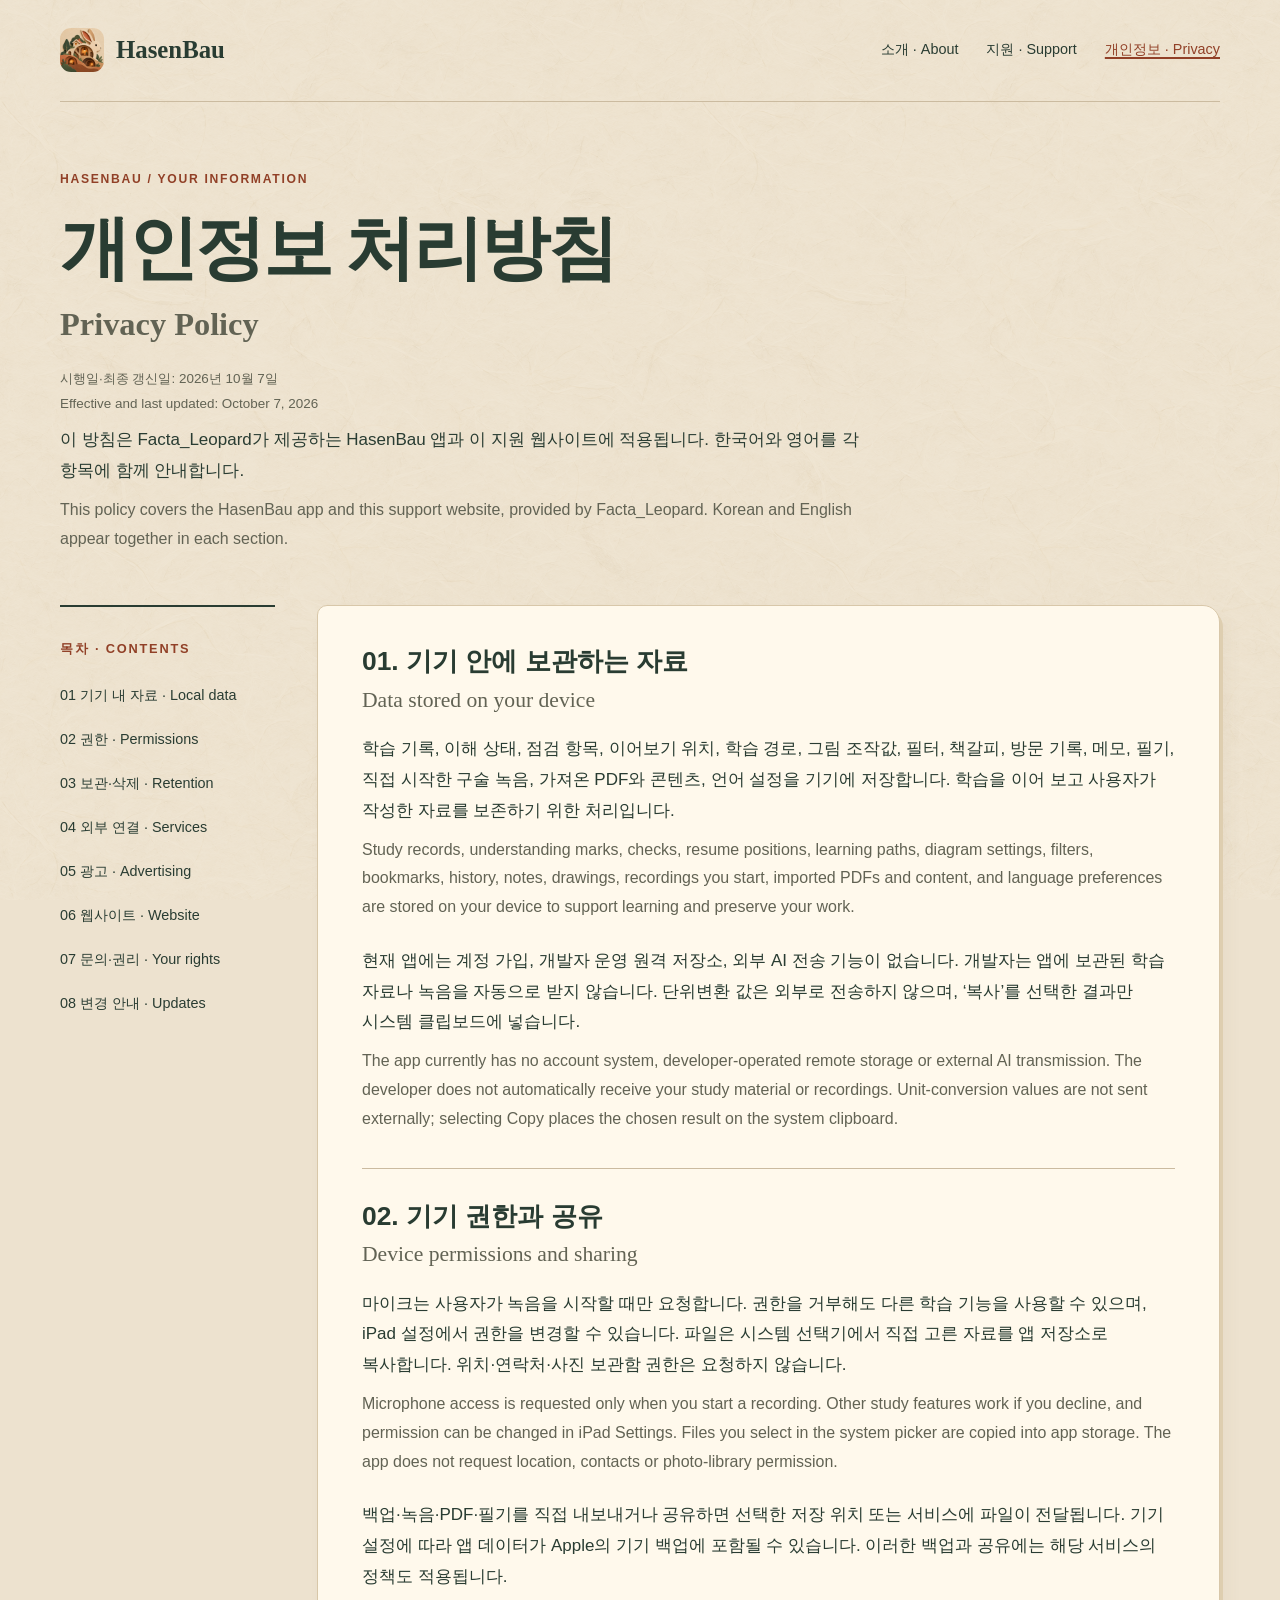
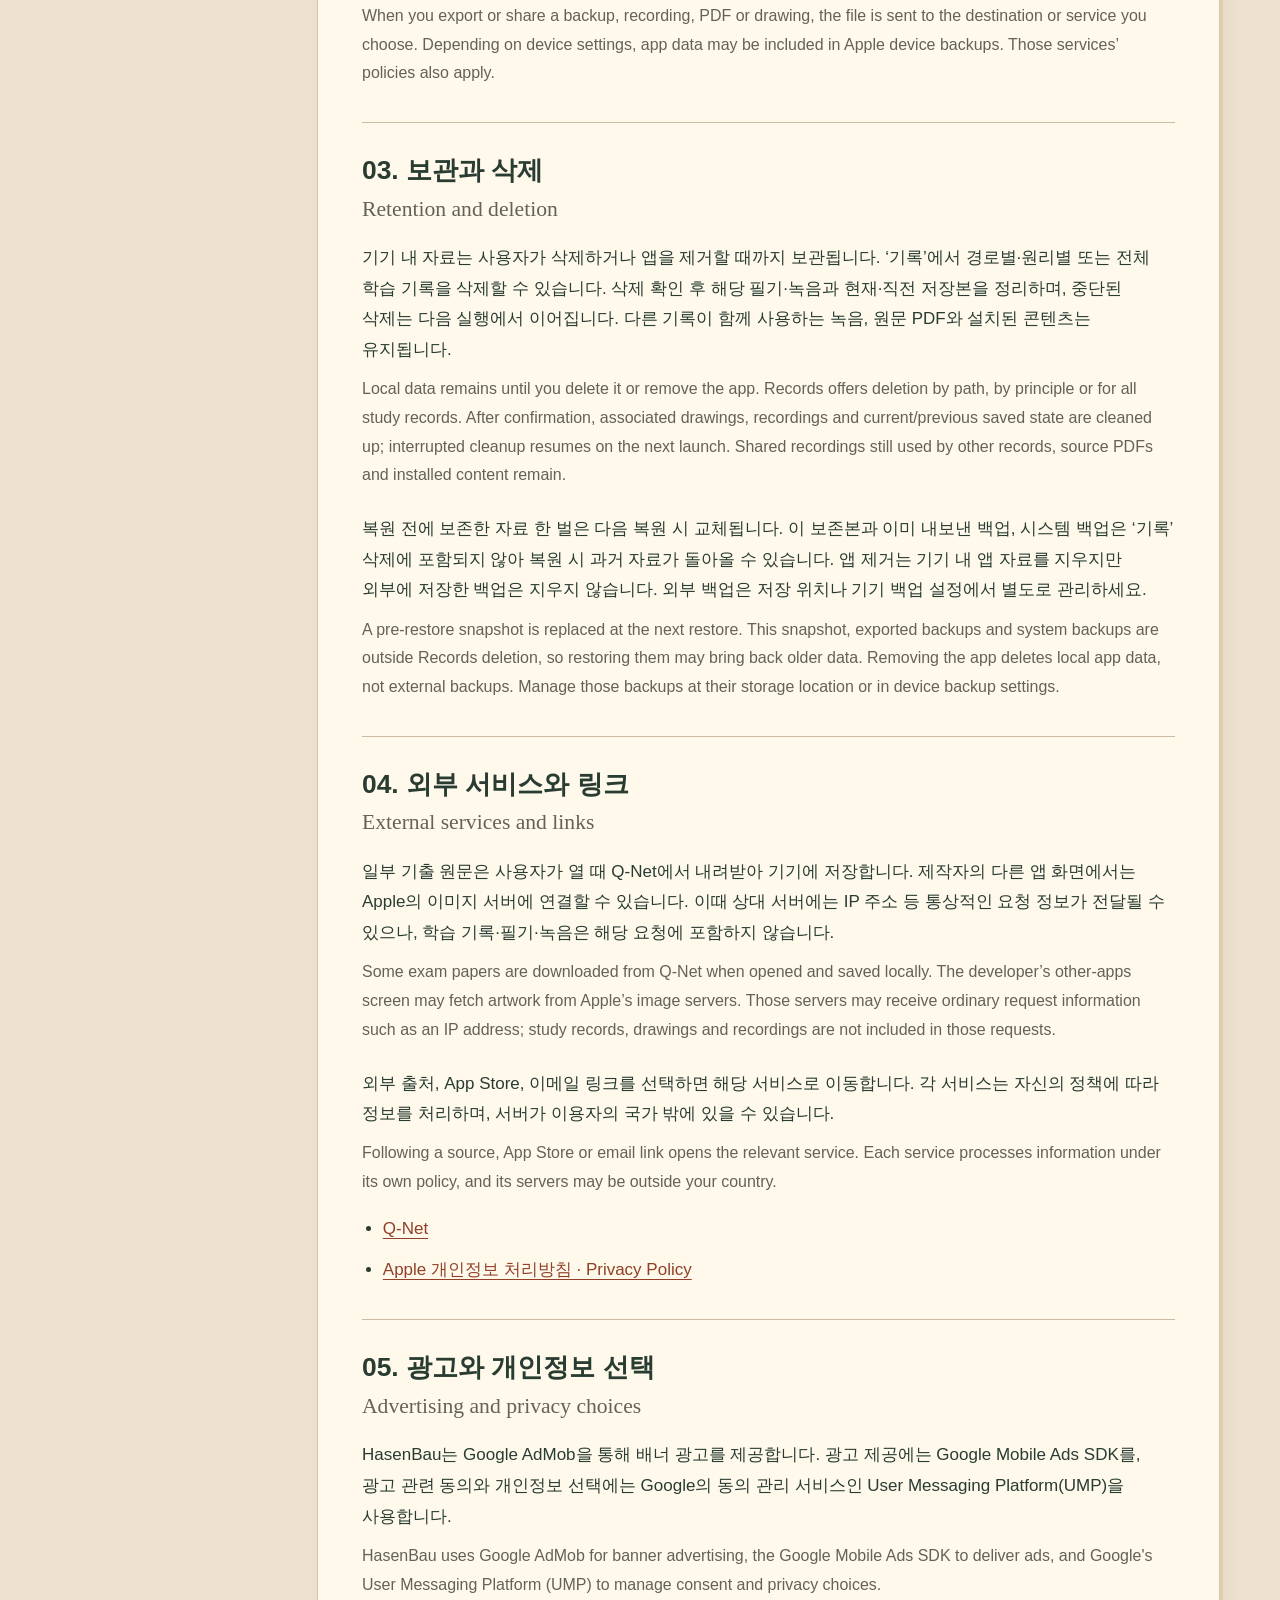
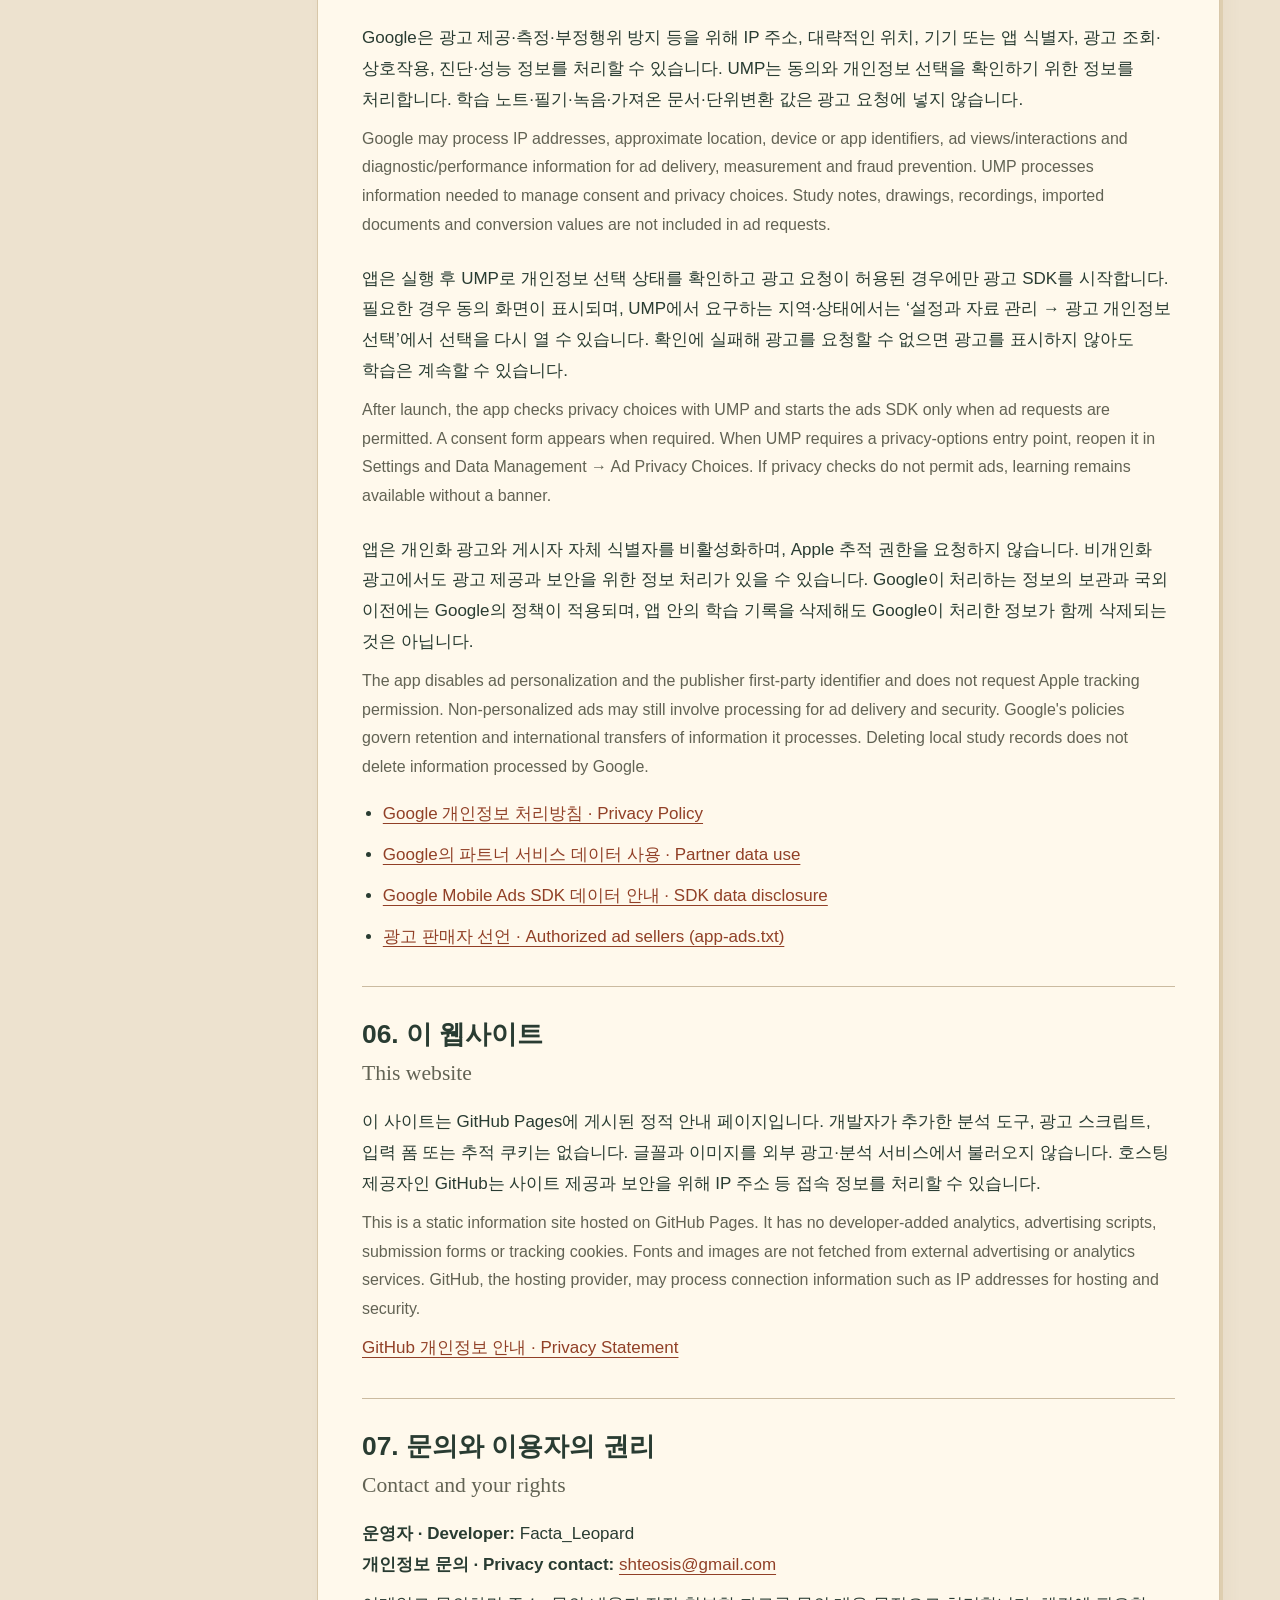
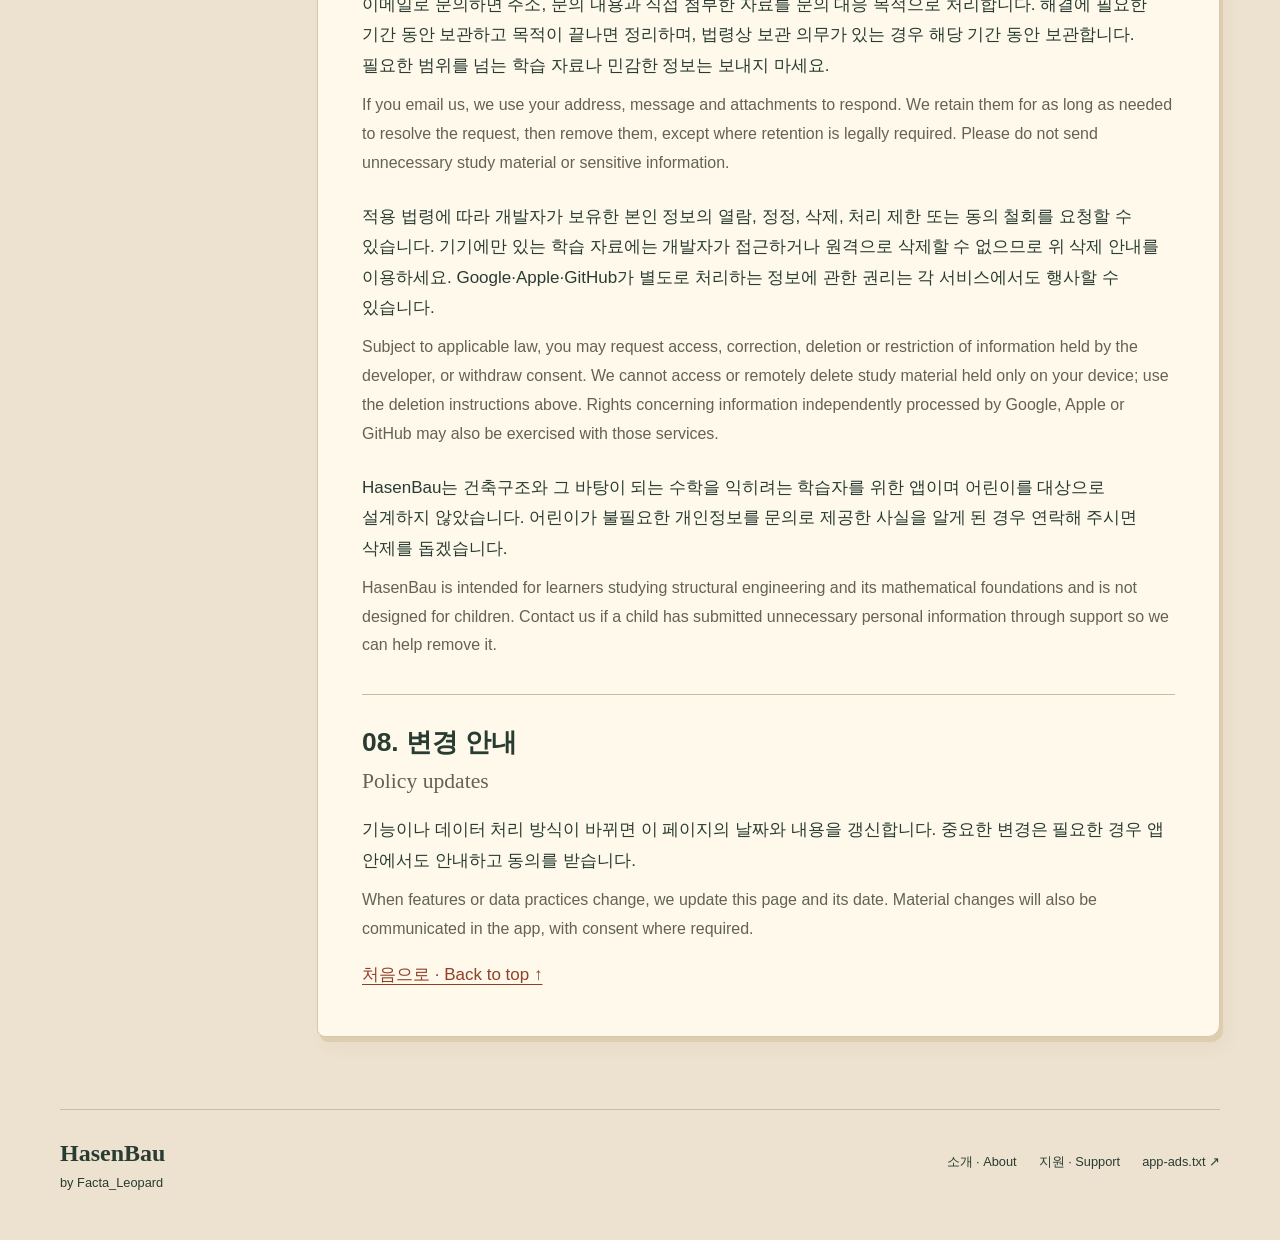
==== commit 9a2f1b9e: "Clarify learning purpose and public privacy copy" ====
--- a/privacy.html
+++ b/privacy.html
@@ -19,14 +19,14 @@
         <section id="deletion"><h2>03. 보관과 삭제<span class="en" lang="en">Retention and deletion</span></h2><div class="pair"><p>기기 내 자료는 사용자가 삭제하거나 앱을 제거할 때까지 보관됩니다. ‘기록’에서 경로별·원리별 또는 전체 학습 기록을 삭제할 수 있습니다. 삭제 확인 후 해당 필기·녹음과 현재·직전 저장본을 정리하며, 중단된 삭제는 다음 실행에서 이어집니다. 다른 기록이 함께 사용하는 녹음, 원문 PDF와 설치된 콘텐츠는 유지됩니다.</p><p class="en" lang="en">Local data remains until you delete it or remove the app. Records offers deletion by path, by principle or for all study records. After confirmation, associated drawings, recordings and current/previous saved state are cleaned up; interrupted cleanup resumes on the next launch. Shared recordings still used by other records, source PDFs and installed content remain.</p></div><div class="pair"><p>복원 전에 보존한 자료 한 벌은 다음 복원 시 교체됩니다. 이 보존본과 이미 내보낸 백업, 시스템 백업은 ‘기록’ 삭제에 포함되지 않아 복원 시 과거 자료가 돌아올 수 있습니다. 앱 제거는 기기 내 앱 자료를 지우지만 외부에 저장한 백업은 지우지 않습니다. 외부 백업은 저장 위치나 기기 백업 설정에서 별도로 관리하세요.</p><p class="en" lang="en">A pre-restore snapshot is replaced at the next restore. This snapshot, exported backups and system backups are outside Records deletion, so restoring them may bring back older data. Removing the app deletes local app data, not external backups. Manage those backups at their storage location or in device backup settings.</p></div></section>
         <section id="services"><h2>04. 외부 서비스와 링크<span class="en" lang="en">External services and links</span></h2><div class="pair"><p>일부 기출 원문은 사용자가 열 때 Q-Net에서 내려받아 기기에 저장합니다. 제작자의 다른 앱 화면에서는 Apple의 이미지 서버에 연결할 수 있습니다. 이때 상대 서버에는 IP 주소 등 통상적인 요청 정보가 전달될 수 있으나, 학습 기록·필기·녹음은 해당 요청에 포함하지 않습니다.</p><p class="en" lang="en">Some exam papers are downloaded from Q-Net when opened and saved locally. The developer’s other-apps screen may fetch artwork from Apple’s image servers. Those servers may receive ordinary request information such as an IP address; study records, drawings and recordings are not included in those requests.</p></div><div class="pair"><p>외부 출처, App Store, 이메일 링크를 선택하면 해당 서비스로 이동합니다. 각 서비스는 자신의 정책에 따라 정보를 처리하며, 서버가 이용자의 국가 밖에 있을 수 있습니다.</p><p class="en" lang="en">Following a source, App Store or email link opens the relevant service. Each service processes information under its own policy, and its servers may be outside your country.</p></div><ul><li><a href="https://www.q-net.or.kr/man004.do?id=manSubMain&amp;gSite=Q&amp;gId=">Q-Net</a></li><li><a href="https://www.apple.com/legal/privacy/">Apple 개인정보 처리방침 · Privacy Policy</a></li></ul></section>
         <section id="advertising"><h2>05. 광고와 개인정보 선택<span class="en" lang="en">Advertising and privacy choices</span></h2>
-          <div class="note pair"><p><strong>현재 상태:</strong> 출시 준비 버전에는 Google Mobile Ads SDK와 User Messaging Platform(UMP)이 포함되어 있으며, Google 공식 테스트 배너만 요청합니다. 실제 수익 광고는 아직 활성화하지 않았습니다. 테스트 광고도 Google 서버에 요청하므로 ‘외부 데이터 처리가 없음’을 의미하지 않습니다.</p><p class="en" lang="en"><strong>Current status:</strong> The release-preparation build includes Google Mobile Ads SDK and User Messaging Platform (UMP) and requests only Google’s official test banners. Revenue-generating ads are not enabled. Test ads still contact Google servers; test mode does not mean no external data processing.</p></div>
+          <div class="pair"><p>HasenBau는 Google AdMob을 통해 배너 광고를 제공합니다. 광고 제공에는 Google Mobile Ads SDK를, 광고 관련 동의와 개인정보 선택에는 Google의 동의 관리 서비스인 User Messaging Platform(UMP)을 사용합니다.</p><p class="en" lang="en">HasenBau uses Google AdMob for banner advertising, the Google Mobile Ads SDK to deliver ads, and Google's User Messaging Platform (UMP) to manage consent and privacy choices.</p></div>
           <div class="pair"><p>Google은 광고 제공·측정·부정행위 방지 등을 위해 IP 주소, 대략적인 위치, 기기 또는 앱 식별자, 광고 조회·상호작용, 진단·성능 정보를 처리할 수 있습니다. UMP는 동의와 개인정보 선택을 확인하기 위한 정보를 처리합니다. 학습 노트·필기·녹음·가져온 문서·단위변환 값은 광고 요청에 넣지 않습니다.</p><p class="en" lang="en">Google may process IP addresses, approximate location, device or app identifiers, ad views/interactions and diagnostic/performance information for ad delivery, measurement and fraud prevention. UMP processes information needed to manage consent and privacy choices. Study notes, drawings, recordings, imported documents and conversion values are not included in ad requests.</p></div>
           <div class="pair"><p>앱은 실행 후 UMP로 개인정보 선택 상태를 확인하고 광고 요청이 허용된 경우에만 광고 SDK를 시작합니다. 필요한 경우 동의 화면이 표시되며, UMP에서 요구하는 지역·상태에서는 ‘설정과 자료 관리 → 광고 개인정보 선택’에서 선택을 다시 열 수 있습니다. 확인에 실패해 광고를 요청할 수 없으면 광고를 표시하지 않아도 학습은 계속할 수 있습니다.</p><p class="en" lang="en">After launch, the app checks privacy choices with UMP and starts the ads SDK only when ad requests are permitted. A consent form appears when required. When UMP requires a privacy-options entry point, reopen it in Settings and Data Management → Ad Privacy Choices. If privacy checks do not permit ads, learning remains available without a banner.</p></div>
-          <div class="pair"><p>현재 테스트 구성은 개인화 광고와 게시자 자체 식별자를 비활성화하며, 앱에서 Apple 추적 권한을 요청하지 않습니다. 비개인화 설정에서도 광고 제공과 보안을 위한 처리는 있을 수 있습니다. iPad 추적 권한과 광고 관련 동의는 별개입니다. Google이 처리하는 정보는 Google의 보관 및 국제 전송 정책에 따르며, 앱 안의 기록 삭제만으로 해당 정보가 삭제되지는 않습니다.</p><p class="en" lang="en">The current test configuration disables ad personalization and the publisher first-party identifier; the app does not request Apple tracking permission. Non-personalized settings may still involve processing for ad delivery and security. Tracking permission and ad consent are separate. Google’s retention and international-transfer policies govern data it processes; deleting local study records does not delete that data.</p></div>
+          <div class="pair"><p>앱은 개인화 광고와 게시자 자체 식별자를 비활성화하며, Apple 추적 권한을 요청하지 않습니다. 비개인화 광고에서도 광고 제공과 보안을 위한 정보 처리가 있을 수 있습니다. Google이 처리하는 정보의 보관과 국외 이전에는 Google의 정책이 적용되며, 앱 안의 학습 기록을 삭제해도 Google이 처리한 정보가 함께 삭제되는 것은 아닙니다.</p><p class="en" lang="en">The app disables ad personalization and the publisher first-party identifier and does not request Apple tracking permission. Non-personalized ads may still involve processing for ad delivery and security. Google's policies govern retention and international transfers of information it processes. Deleting local study records does not delete information processed by Google.</p></div>
           <ul><li><a href="https://policies.google.com/privacy">Google 개인정보 처리방침 · Privacy Policy</a></li><li><a href="https://policies.google.com/technologies/partner-sites">Google의 파트너 서비스 데이터 사용 · Partner data use</a></li><li><a href="https://developers.google.com/admob/ios/privacy/data-disclosure">Google Mobile Ads SDK 데이터 안내 · SDK data disclosure</a></li><li><a href="https://facta-leopard.github.io/app-ads.txt">광고 판매자 선언 · Authorized ad sellers (app-ads.txt)</a></li></ul>
         </section>
         <section id="website"><h2>06. 이 웹사이트<span class="en" lang="en">This website</span></h2><div class="pair"><p>이 사이트는 GitHub Pages에 게시된 정적 안내 페이지입니다. 개발자가 추가한 분석 도구, 광고 스크립트, 입력 폼 또는 추적 쿠키는 없습니다. 글꼴과 이미지를 외부 광고·분석 서비스에서 불러오지 않습니다. 호스팅 제공자인 GitHub는 사이트 제공과 보안을 위해 IP 주소 등 접속 정보를 처리할 수 있습니다.</p><p class="en" lang="en">This is a static information site hosted on GitHub Pages. It has no developer-added analytics, advertising scripts, submission forms or tracking cookies. Fonts and images are not fetched from external advertising or analytics services. GitHub, the hosting provider, may process connection information such as IP addresses for hosting and security.</p></div><p><a href="https://docs.github.com/en/site-policy/privacy-policies/github-general-privacy-statement">GitHub 개인정보 안내 · Privacy Statement</a></p></section>
-        <section id="contact"><h2>07. 문의와 이용자의 권리<span class="en" lang="en">Contact and your rights</span></h2><p><strong>운영자 · Developer:</strong> Facta_Leopard<br><strong>개인정보 문의 · Privacy contact:</strong> <a href="mailto:shteosis@gmail.com?subject=HasenBau%20Privacy">shteosis@gmail.com</a></p><div class="pair"><p>이메일로 문의하면 주소, 문의 내용과 직접 첨부한 자료를 문의 대응 목적으로 처리합니다. 해결에 필요한 기간 동안 보관하고 목적이 끝나면 정리하며, 법령상 보관 의무가 있는 경우 해당 기간 동안 보관합니다. 필요한 범위를 넘는 학습 자료나 민감한 정보는 보내지 마세요.</p><p class="en" lang="en">If you email us, we use your address, message and attachments to respond. We retain them for as long as needed to resolve the request, then remove them, except where retention is legally required. Please do not send unnecessary study material or sensitive information.</p></div><div class="pair"><p>적용 법령에 따라 개발자가 보유한 본인 정보의 열람, 정정, 삭제, 처리 제한 또는 동의 철회를 요청할 수 있습니다. 기기에만 있는 학습 자료에는 개발자가 접근하거나 원격으로 삭제할 수 없으므로 위 삭제 안내를 이용하세요. Google·Apple·GitHub가 별도로 처리하는 정보에 관한 권리는 각 서비스에서도 행사할 수 있습니다.</p><p class="en" lang="en">Subject to applicable law, you may request access, correction, deletion or restriction of information held by the developer, or withdraw consent. We cannot access or remotely delete study material held only on your device; use the deletion instructions above. Rights concerning information independently processed by Google, Apple or GitHub may also be exercised with those services.</p></div><div class="pair"><p>HasenBau는 건축구조를 공부하는 수험생과 학습자를 위한 앱이며 어린이를 대상으로 설계하지 않았습니다. 어린이가 불필요한 개인정보를 문의로 제공한 사실을 알게 된 경우 연락해 주시면 삭제를 돕겠습니다.</p><p class="en" lang="en">HasenBau is intended for structural-engineering learners and exam candidates and is not designed for children. Contact us if a child has submitted unnecessary personal information through support so we can help remove it.</p></div></section>
+        <section id="contact"><h2>07. 문의와 이용자의 권리<span class="en" lang="en">Contact and your rights</span></h2><p><strong>운영자 · Developer:</strong> Facta_Leopard<br><strong>개인정보 문의 · Privacy contact:</strong> <a href="mailto:shteosis@gmail.com?subject=HasenBau%20Privacy">shteosis@gmail.com</a></p><div class="pair"><p>이메일로 문의하면 주소, 문의 내용과 직접 첨부한 자료를 문의 대응 목적으로 처리합니다. 해결에 필요한 기간 동안 보관하고 목적이 끝나면 정리하며, 법령상 보관 의무가 있는 경우 해당 기간 동안 보관합니다. 필요한 범위를 넘는 학습 자료나 민감한 정보는 보내지 마세요.</p><p class="en" lang="en">If you email us, we use your address, message and attachments to respond. We retain them for as long as needed to resolve the request, then remove them, except where retention is legally required. Please do not send unnecessary study material or sensitive information.</p></div><div class="pair"><p>적용 법령에 따라 개발자가 보유한 본인 정보의 열람, 정정, 삭제, 처리 제한 또는 동의 철회를 요청할 수 있습니다. 기기에만 있는 학습 자료에는 개발자가 접근하거나 원격으로 삭제할 수 없으므로 위 삭제 안내를 이용하세요. Google·Apple·GitHub가 별도로 처리하는 정보에 관한 권리는 각 서비스에서도 행사할 수 있습니다.</p><p class="en" lang="en">Subject to applicable law, you may request access, correction, deletion or restriction of information held by the developer, or withdraw consent. We cannot access or remotely delete study material held only on your device; use the deletion instructions above. Rights concerning information independently processed by Google, Apple or GitHub may also be exercised with those services.</p></div><div class="pair"><p>HasenBau는 건축구조와 그 바탕이 되는 수학을 익히려는 학습자를 위한 앱이며 어린이를 대상으로 설계하지 않았습니다. 어린이가 불필요한 개인정보를 문의로 제공한 사실을 알게 된 경우 연락해 주시면 삭제를 돕겠습니다.</p><p class="en" lang="en">HasenBau is intended for learners studying structural engineering and its mathematical foundations and is not designed for children. Contact us if a child has submitted unnecessary personal information through support so we can help remove it.</p></div></section>
         <section id="updates"><h2>08. 변경 안내<span class="en" lang="en">Policy updates</span></h2><div class="pair"><p>기능이나 데이터 처리 방식이 바뀌면 이 페이지의 날짜와 내용을 갱신합니다. 중요한 변경은 필요한 경우 앱 안에서도 안내하고 동의를 받습니다.</p><p class="en" lang="en">When features or data practices change, we update this page and its date. Material changes will also be communicated in the app, with consent where required.</p></div><a class="plain-link" href="#main">처음으로 · Back to top ↑</a></section>
       </article>
     </div>
